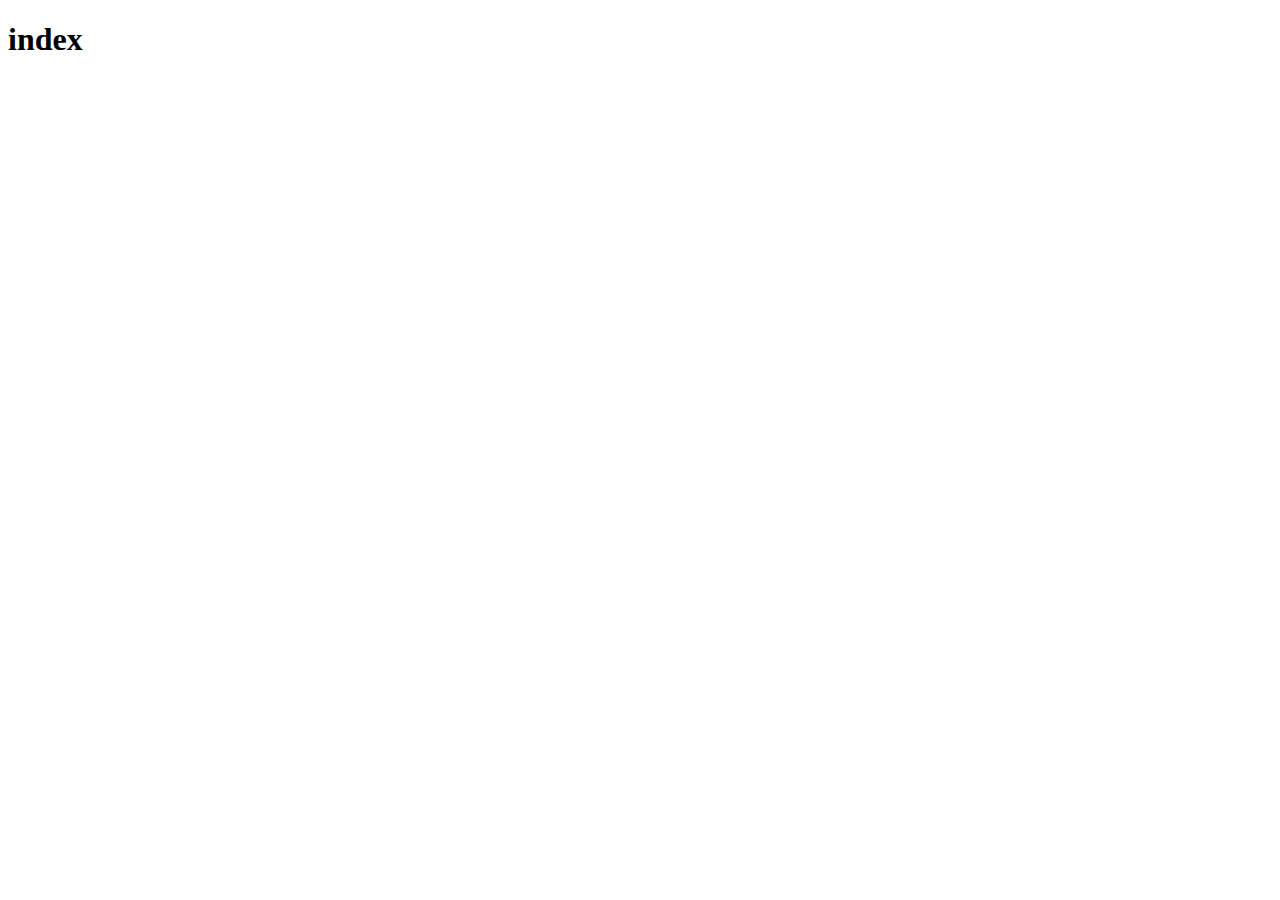
==== index.html @ 0fd00570 "undo to htnl structure" ====
<!DOCTYPE html>
<html lang="en">
<head>
    <meta charset="UTF-8">
    <meta name="viewport" content="width=device-width, initial-scale=1.0">
    <title>Document</title>
</head>
<body>
    <h1>index</h1>
</body>
</html>
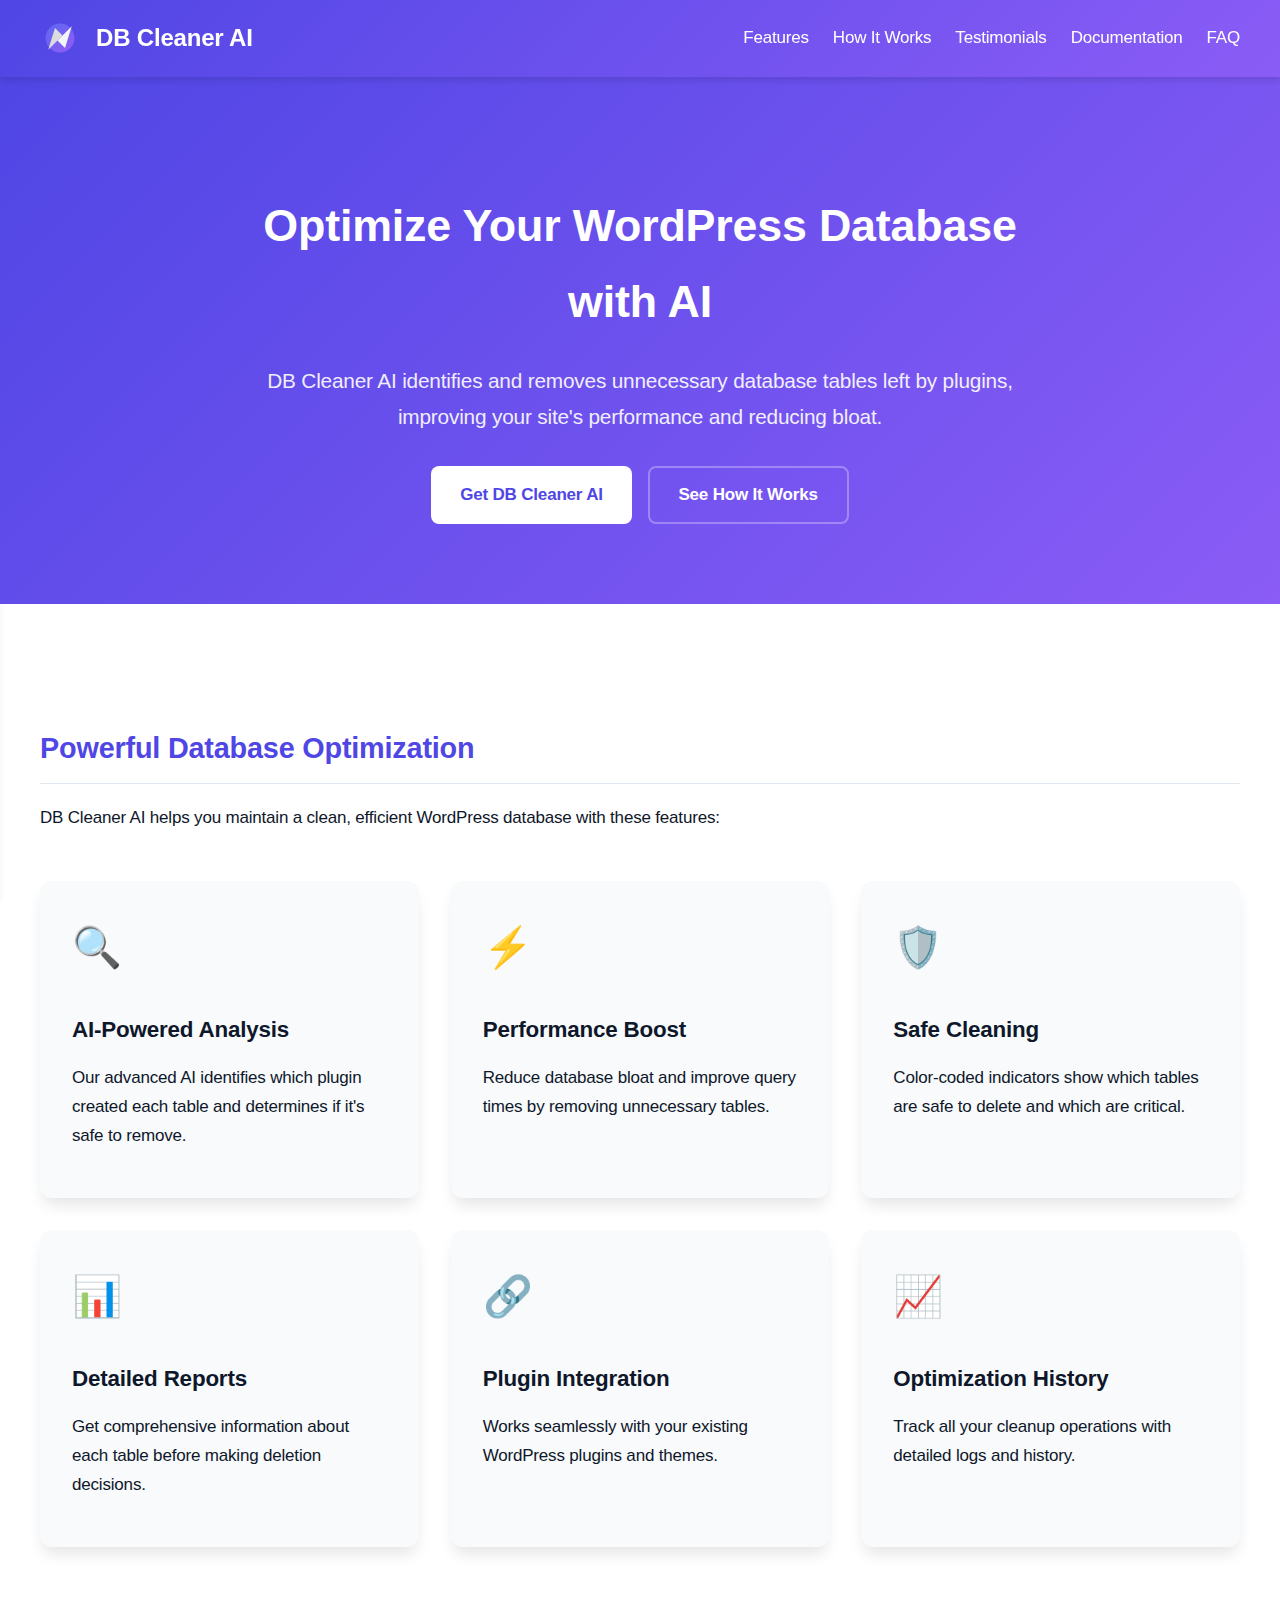
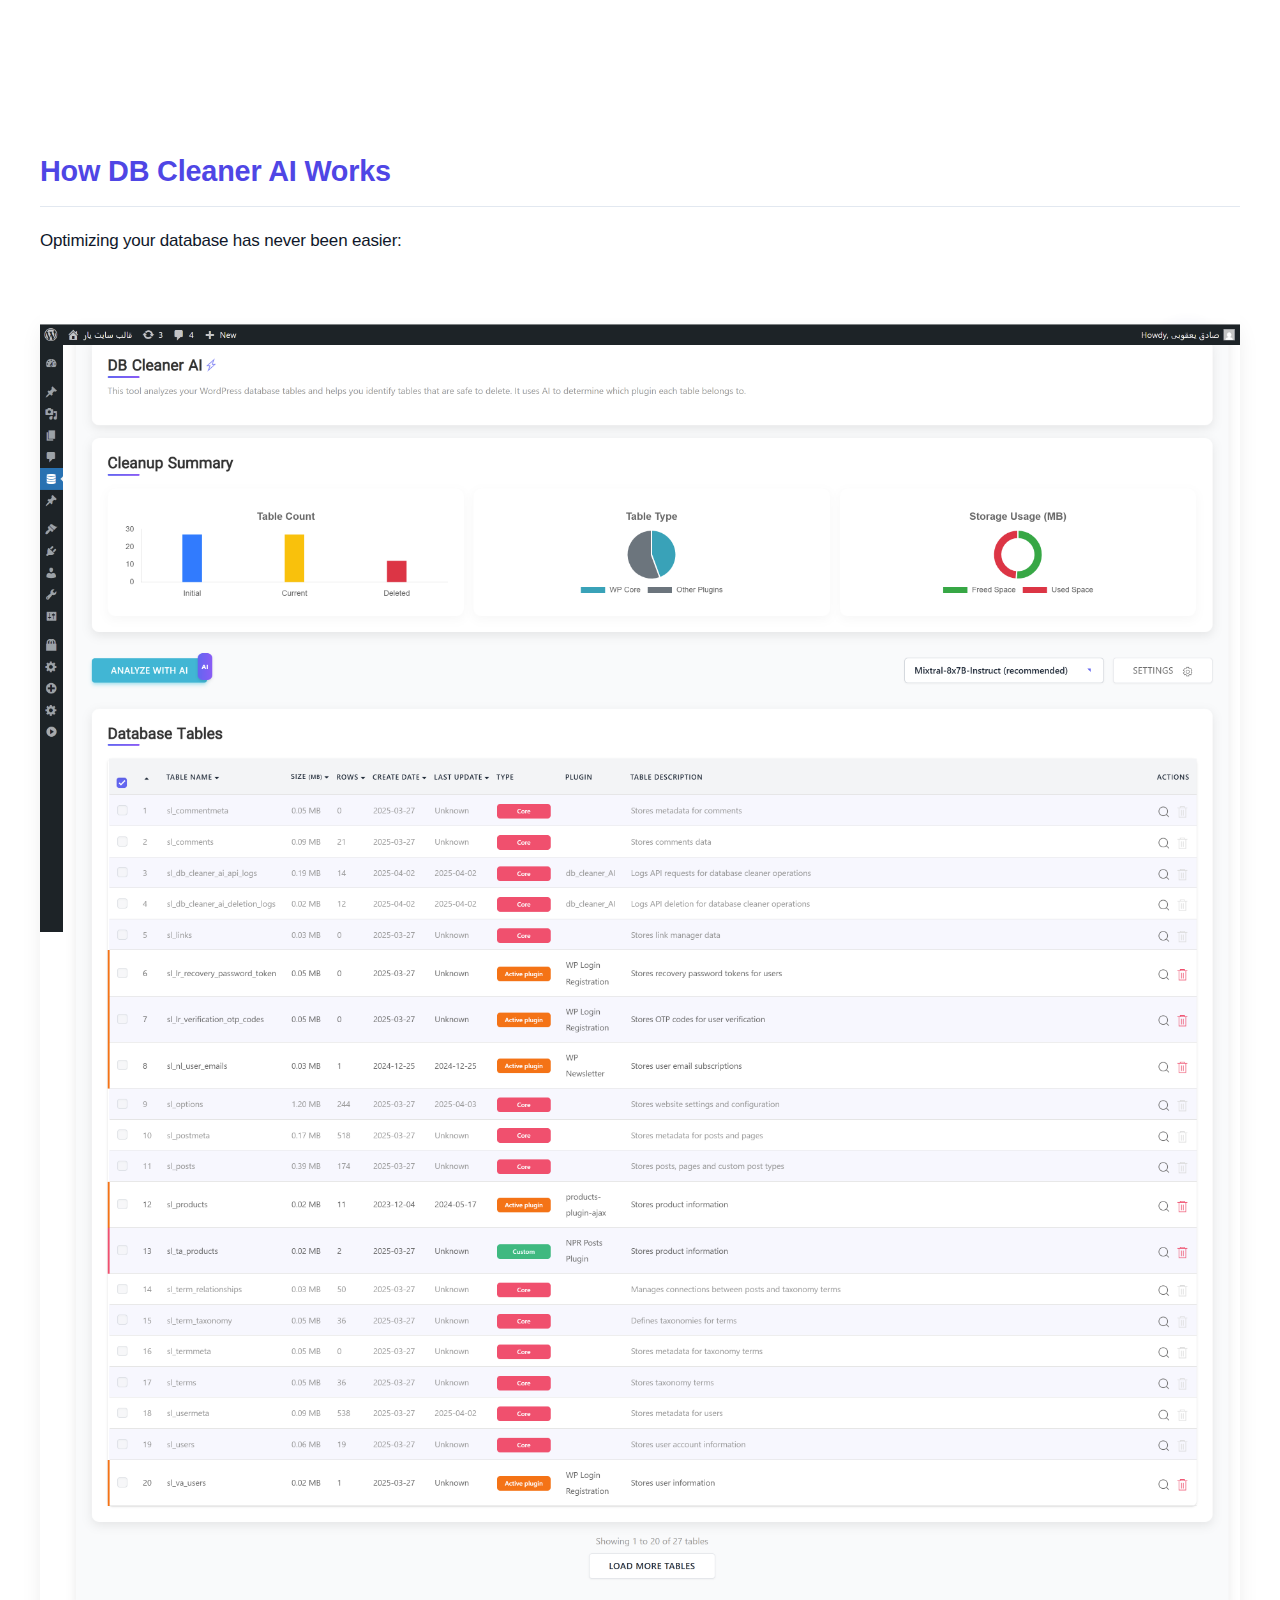
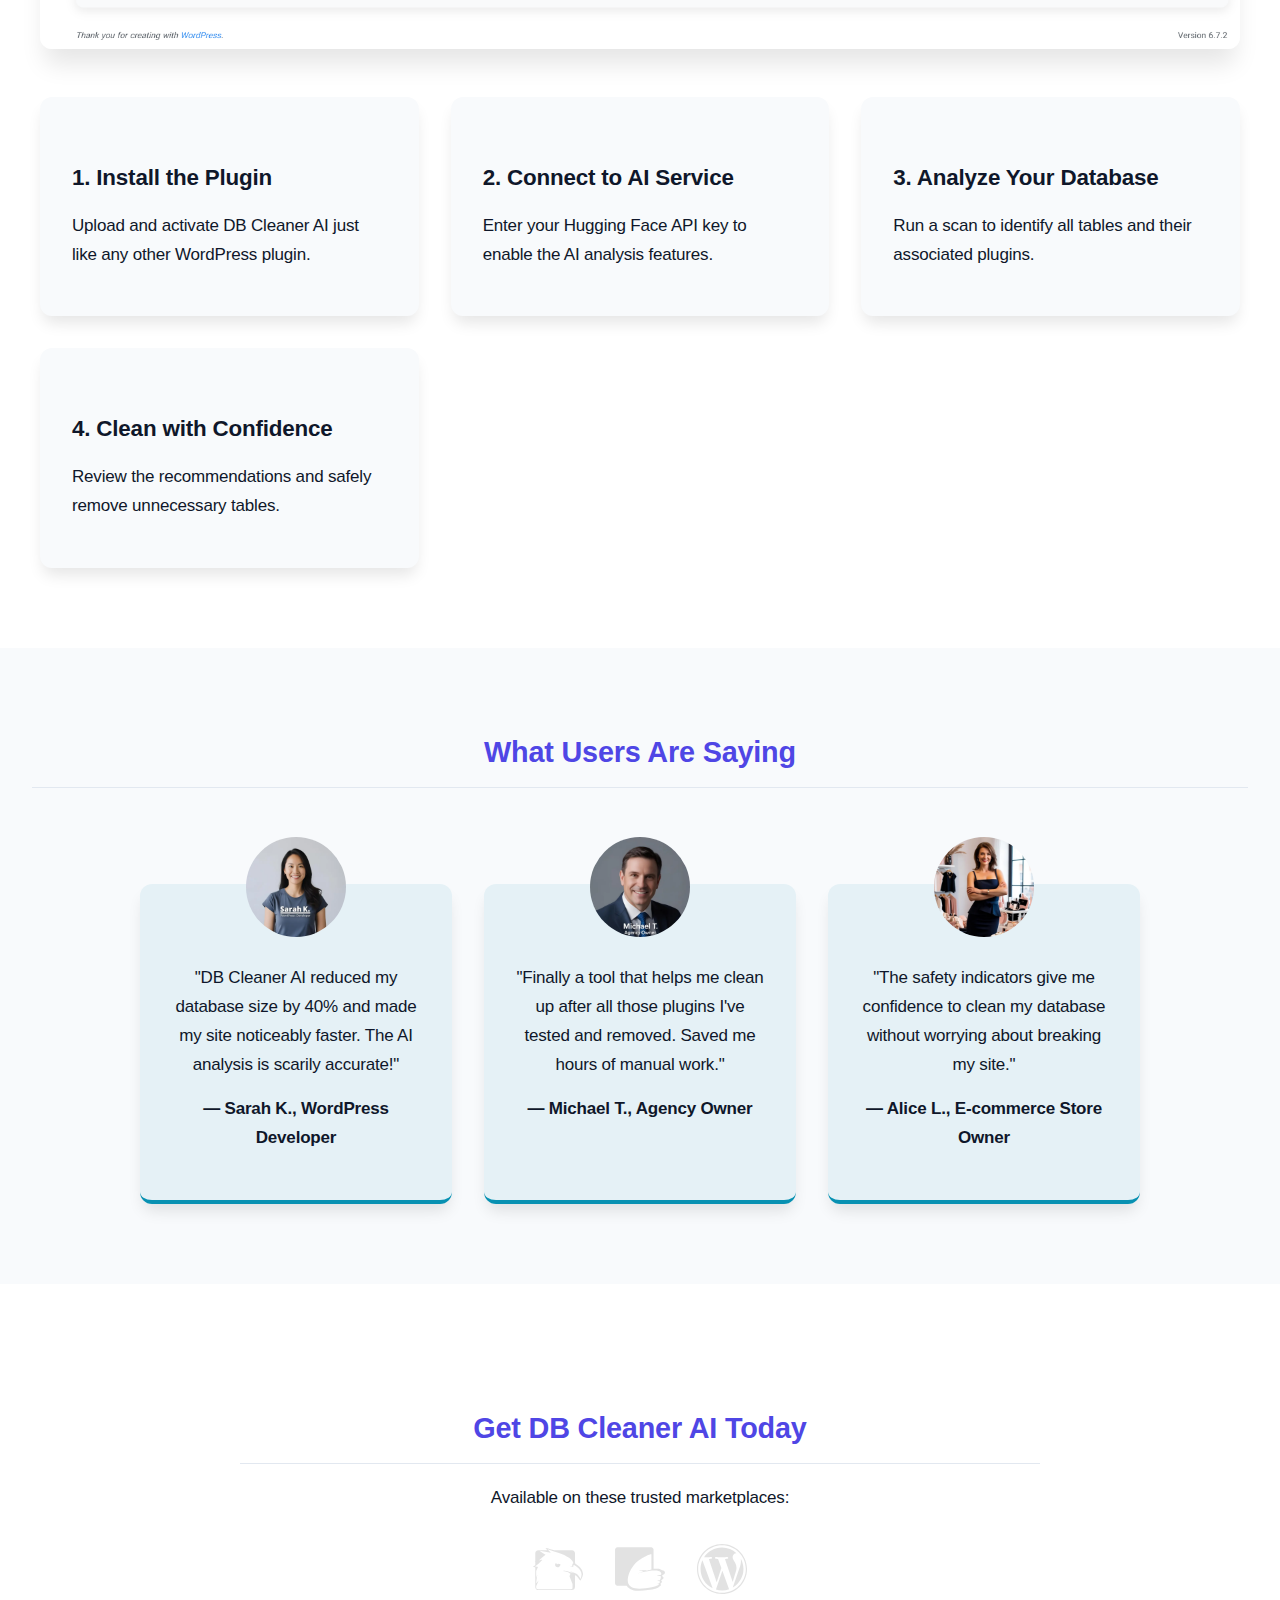
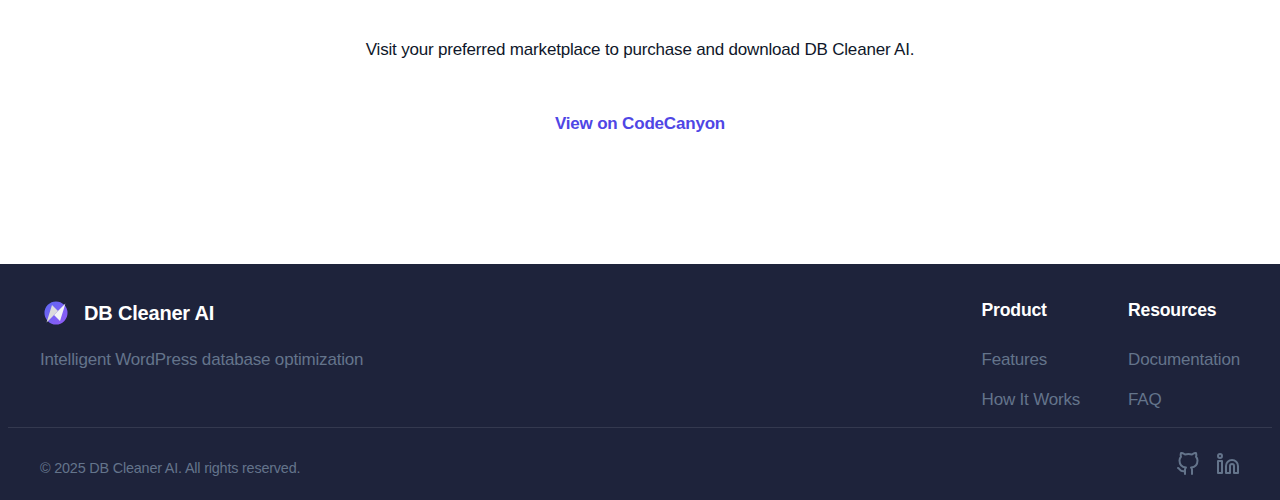
==== commit 14087609: "the faq.html and index.html were implemented" ====
--- a/index.html
+++ b/index.html
@@ -1,11 +1,542 @@
 <!DOCTYPE html>
 <html lang="en">
-<head>
-    <meta charset="UTF-8">
-    <meta name="viewport" content="width=device-width, initial-scale=1.0">
-    <title>Document</title>
-</head>
-<body>
-    <h1>index</h1>
-</body>
-</html>+  <head>
+    <meta charset="UTF-8" />
+    <meta name="viewport" content="width=device-width, initial-scale=1.0" />
+    <script>
+      (function () {
+        let base = document.createElement("base");
+        base.href = window.location.hostname.includes("github.io")
+          ? "/db-cleaner-ai-showcase/"
+          : "/";
+        document.head.appendChild(base);
+      })();
+    </script>
+    <title>DB Cleaner AI - Optimize Your WordPress Database with AI</title>
+    <meta
+      name="description"
+      content="AI-powered WordPress plugin that cleans and optimizes your database by identifying and removing unnecessary tables"
+    />
+    <link rel="stylesheet" href="assets/css/style.css" />
+    <style>
+      /* Landing Page Specific Styles */
+      .ai-hero {
+        background: linear-gradient(
+          135deg,
+          var(--ai-gradient-start),
+          var(--ai-gradient-end)
+        );
+        color: white;
+        padding: 5rem 2rem;
+        text-align: center;
+        position: relative;
+        overflow: hidden;
+      }
+
+      .ai-hero-content {
+        max-width: 800px;
+        margin: 0 auto;
+        position: relative;
+        z-index: 2;
+      }
+
+      .ai-hero h1 {
+        font-size: 2.8rem;
+        margin-bottom: 1.5rem;
+        color: white;
+        -webkit-text-fill-color: white;
+      }
+
+      .ai-hero p {
+        font-size: 1.3rem;
+        margin-bottom: 2rem;
+        opacity: 0.9;
+      }
+
+      .ai-cta-buttons {
+        display: flex;
+        gap: 1rem;
+        justify-content: center;
+        flex-wrap: wrap;
+      }
+
+      .ai-cta-button {
+        background-color: white;
+        color: var(--ai-primary);
+        padding: 0.8rem 1.8rem;
+        border-radius: 8px;
+        font-weight: 600;
+        text-decoration: none;
+        transition: all 0.3s ease;
+        display: inline-flex;
+        align-items: center;
+        gap: 0.5rem;
+      }
+
+      .ai-cta-button:hover {
+        transform: translateY(-2px);
+        box-shadow: 0 5px 15px rgba(0, 0, 0, 0.1);
+      }
+
+      .ai-cta-button.secondary {
+        background-color: transparent;
+        color: white;
+        border: 2px solid rgba(255, 255, 255, 0.3);
+      }
+
+      .ai-features {
+        padding: 5rem 2rem;
+        max-width: 1200px;
+        margin: 0 auto;
+      }
+
+      .ai-features-grid {
+        display: grid;
+        grid-template-columns: repeat(auto-fit, minmax(300px, 1fr));
+        gap: 2rem;
+        margin-top: 3rem;
+      }
+
+      .ai-feature-card-landing {
+        position: relative;
+        background: var(--ai-light);
+        border-radius: 12px;
+        padding: 2rem;
+        box-shadow: 0 10px 15px -3px rgba(0, 0, 0, 0.1);
+        transition: transform 0.3s ease;
+      }
+
+      .ai-feature-card-landing:hover {
+        transform: translateY(-5px);
+      }
+
+      .ai-feature-icon {
+        font-size: 2.5rem;
+        margin-bottom: 1.5rem;
+        color: var(--ai-primary);
+      }
+
+      .ai-screenshot {
+        max-width: 100%;
+        border-radius: 12px;
+        box-shadow: 0 20px 25px -5px rgba(0, 0, 0, 0.1);
+        margin: 3rem auto;
+        display: block;
+      }
+
+      .ai-testimonials {
+        background-color: var(--ai-light);
+        padding: 5rem 2rem;
+        text-align: center;
+      }
+
+      .ai-marketplaces {
+        padding: 5rem 2rem;
+        text-align: center;
+        max-width: 800px;
+        margin: 0 auto;
+      }
+
+      .ai-marketplace-logos {
+        display: flex;
+        justify-content: center;
+        gap: 2rem;
+        flex-wrap: wrap;
+        margin: 2rem 0;
+      }
+
+      .ai-marketplace-logo {
+        height: 50px;
+        opacity: 0.8;
+        transition: opacity 0.3s ease;
+      }
+
+      .ai-marketplace-logo:hover {
+        opacity: 1;
+      }
+
+      @media (max-width: 768px) {
+        .ai-hero h1 {
+          font-size: 2.2rem;
+        }
+
+        .ai-hero p {
+          font-size: 1.1rem;
+        }
+
+        .ai-cta-buttons {
+          flex-direction: column;
+          align-items: center;
+        }
+      }
+
+      /* to handle elements in index.html */
+      @media (min-width: 960px) {
+        .ai-sidebar-landing {
+          transform: translateX(-100%);
+        }
+        .ai-footer-container {
+          margin: 0 auto;
+        }
+        .ai-footer-bottom {
+          margin: 0 auto;
+          max-width: 1200px;
+        }
+      }
+      .ai-main-footer {
+        margin-bottom: 0;
+      }
+      .ai-avatar {
+        width: 100px;
+        height: 100px;
+        border-radius: 50%;
+        position: absolute;
+        top: -15%;
+        right: 50%;
+        transform: translateX(50%);
+      }
+      .ai-card-testimonials {
+        background: rgba(8, 145, 178, 0.08);
+        border-bottom: 4px solid var(--ai-accent);
+      }
+      .ai-card-testimonial-text{
+        margin-top: 3rem;
+      }
+    </style>
+  </head>
+  <body>
+    <!-- Header Section -->
+    <header class="ai-main-header">
+      <div class="ai-header-container">
+        <a href="index.html" class="ai-header-logo">
+          <img src="assets/img/logo.svg" alt="DB Cleaner AI Logo" />
+          <span class="ai-header-logo-text">DB Cleaner AI</span>
+        </a>
+        <nav class="ai-header-nav">
+          <a href="#features">Features</a>
+          <a href="#how-it-works">How It Works</a>
+          <a href="#testimonials">Testimonials</a>
+          <a href="documentation.html">Documentation</a>
+          <a href="faq.html">FAQ</a>
+        </nav>
+      </div>
+    </header>
+    <button class="ai-mobile-nav-toggle" id="navToggle">
+      <img src="assets/img/menu.svg" alt="menu icon" />
+    </button>
+    <aside class="ai-sidebar ai-sidebar-landing" id="sidebar">
+      <nav class="ai-nav">
+        <ul>
+          <li><a href="#features">Features</a></li>
+          <li><a href="#how-it-works">How It Works</a></li>
+          <li><a href="#testimonials">Testimonials</a></li>
+          <li><a href="documentation.html">Documentation</a></li>
+          <li><a href="faq.html">FAQ</a></li>
+        </ul>
+      </nav>
+    </aside>
+    <!-- Hero Section -->
+    <section class="ai-hero">
+      <div class="ai-hero-content">
+        <h1>Optimize Your WordPress Database with AI</h1>
+        <p>
+          DB Cleaner AI identifies and removes unnecessary database tables left
+          by plugins, improving your site's performance and reducing bloat.
+        </p>
+        <div class="ai-cta-buttons">
+          <a href="#marketplaces" class="ai-cta-button">
+            <span>Get DB Cleaner AI</span>
+          </a>
+          <a href="#how-it-works" class="ai-cta-button secondary">
+            <span>See How It Works</span>
+          </a>
+        </div>
+      </div>
+    </section>
+
+    <!-- Features Section -->
+    <section class="ai-features" id="features">
+      <h2>Powerful Database Optimization</h2>
+      <p>
+        DB Cleaner AI helps you maintain a clean, efficient WordPress database
+        with these features:
+      </p>
+
+      <div class="ai-features-grid">
+        <div class="ai-feature-card-landing">
+          <div class="ai-feature-icon">🔍</div>
+          <h3>AI-Powered Analysis</h3>
+          <p>
+            Our advanced AI identifies which plugin created each table and
+            determines if it's safe to remove.
+          </p>
+        </div>
+
+        <div class="ai-feature-card-landing">
+          <div class="ai-feature-icon">⚡</div>
+          <h3>Performance Boost</h3>
+          <p>
+            Reduce database bloat and improve query times by removing
+            unnecessary tables.
+          </p>
+        </div>
+
+        <div class="ai-feature-card-landing">
+          <div class="ai-feature-icon">🛡️</div>
+          <h3>Safe Cleaning</h3>
+          <p>
+            Color-coded indicators show which tables are safe to delete and
+            which are critical.
+          </p>
+        </div>
+
+        <div class="ai-feature-card-landing">
+          <div class="ai-feature-icon">📊</div>
+          <h3>Detailed Reports</h3>
+          <p>
+            Get comprehensive information about each table before making
+            deletion decisions.
+          </p>
+        </div>
+
+        <div class="ai-feature-card-landing">
+          <div class="ai-feature-icon">🔗</div>
+          <h3>Plugin Integration</h3>
+          <p>
+            Works seamlessly with your existing WordPress plugins and themes.
+          </p>
+        </div>
+
+        <div class="ai-feature-card-landing">
+          <div class="ai-feature-icon">📈</div>
+          <h3>Optimization History</h3>
+          <p>
+            Track all your cleanup operations with detailed logs and history.
+          </p>
+        </div>
+      </div>
+    </section>
+
+    <!-- How It Works Section -->
+    <section class="ai-features" id="how-it-works">
+      <h2>How DB Cleaner AI Works</h2>
+      <p>Optimizing your database has never been easier:</p>
+
+      <img
+        src="assets/img/after-anlysis.png"
+        alt="DB Cleaner AI Dashboard"
+        class="ai-screenshot"
+      />
+
+      <div class="ai-features-grid">
+        <div class="ai-feature-card-landing">
+          <h3>1. Install the Plugin</h3>
+          <p>
+            Upload and activate DB Cleaner AI just like any other WordPress
+            plugin.
+          </p>
+        </div>
+
+        <div class="ai-feature-card-landing">
+          <h3>2. Connect to AI Service</h3>
+          <p>
+            Enter your Hugging Face API key to enable the AI analysis features.
+          </p>
+        </div>
+
+        <div class="ai-feature-card-landing">
+          <h3>3. Analyze Your Database</h3>
+          <p>Run a scan to identify all tables and their associated plugins.</p>
+        </div>
+
+        <div class="ai-feature-card-landing">
+          <h3>4. Clean with Confidence</h3>
+          <p>
+            Review the recommendations and safely remove unnecessary tables.
+          </p>
+        </div>
+      </div>
+    </section>
+
+    <!-- Testimonials Section -->
+    <section class="ai-testimonials" id="testimonials">
+      <h2 style="margin-top: 0">What Users Are Saying</h2>
+
+      <div
+        class="ai-features-grid"
+        style="max-width: 1000px; margin: 6rem auto 0 auto"
+      >
+        <div class="ai-feature-card-landing ai-card-testimonials">
+          <img
+            src="assets/img/sarah-k.webp"
+            class="ai-avatar"
+            alt="avatar"
+            width="80"
+            height="80"
+          />
+          <p class="ai-card-testimonial-text">
+            "DB Cleaner AI reduced my database size by 40% and made my site
+            noticeably faster. The AI analysis is scarily accurate!"
+          </p>
+          <p><strong>— Sarah K., WordPress Developer</strong></p>
+        </div>
+
+        <div class="ai-feature-card-landing ai-card-testimonials">
+          <img
+            src="assets/img/michael-t.webp"
+            class="ai-avatar"
+            alt="avatar"
+            width="80"
+            height="80"
+          />
+          <p class="ai-card-testimonial-text">
+            "Finally a tool that helps me clean up after all those plugins I've
+            tested and removed. Saved me hours of manual work."
+          </p>
+          <p><strong>— Michael T., Agency Owner</strong></p>
+        </div>
+
+        <div class="ai-feature-card-landing ai-card-testimonials">
+          <img
+            src="assets/img/alice-l.webp"
+            class="ai-avatar"
+            alt="avatar"
+            width="80"
+            height="80"
+          />
+          <p class="ai-card-testimonial-text">
+            "The safety indicators give me confidence to clean my database
+            without worrying about breaking my site."
+          </p>
+          <p><strong>— Alice L., E-commerce Store Owner</strong></p>
+        </div>
+      </div>
+    </section>
+
+    <!-- Marketplaces Section -->
+    <section class="ai-marketplaces" id="marketplaces">
+      <h2>Get DB Cleaner AI Today</h2>
+      <p>Available on these trusted marketplaces:</p>
+
+      <div class="ai-marketplace-logos">
+        <a href="https://codecanyon.net" target="_blank">
+          <img
+            src="assets/img/codecanyon.svg"
+            alt="CodeCanyon"
+            class="ai-marketplace-logo"
+          />
+        </a>
+        <a href="https://themeforest.net" target="_blank">
+          <img
+            src="assets/img/themeforest.svg"
+            alt="ThemeForest"
+            class="ai-marketplace-logo"
+          />
+        </a>
+        <a href="https://wordpress.org/plugins" target="_blank">
+          <img
+            src="assets/img/wordpress.svg"
+            alt="WordPress"
+            class="ai-marketplace-logo"
+          />
+        </a>
+      </div>
+
+      <p>
+        Visit your preferred marketplace to purchase and download DB Cleaner AI.
+      </p>
+      <div class="ai-cta-buttons" style="margin-top: 2rem">
+        <a href="https://codecanyon.net" class="ai-cta-button" target="_blank">
+          <span>View on CodeCanyon</span>
+        </a>
+      </div>
+    </section>
+
+    <!-- Footer Section -->
+    <footer class="ai-main-footer">
+      <div class="ai-footer-container">
+        <div class="ai-footer-brand">
+          <div class="ai-footer-logo">
+            <img src="assets/img/logo.svg" alt="DB Cleaner AI Logo" />
+            <span class="ai-footer-logo-text">DB Cleaner AI</span>
+          </div>
+          <p class="ai-footer-tagline">
+            Intelligent WordPress database optimization
+          </p>
+        </div>
+
+        <div class="ai-footer-links">
+          <div class="ai-footer-links-column">
+            <h3 style="margin-top: 0">Product</h3>
+            <ul>
+              <li><a href="#features">Features</a></li>
+              <li><a href="#how-it-works">How It Works</a></li>
+            </ul>
+          </div>
+
+          <div class="ai-footer-links-column">
+            <h3 style="margin-top: 0">Resources</h3>
+            <ul>
+              <li><a href="documentation.html">Documentation</a></li>
+              <li><a href="faq.html">FAQ</a></li>
+            </ul>
+          </div>
+        </div>
+      </div>
+
+      <div class="ai-footer-bottom">
+        <div class="ai-footer-legal">
+          <span>&copy; 2025 DB Cleaner AI. All rights reserved.</span>
+          <div class="ai-footer-legal-links">
+            <a href="https://github.com/sadeq-yaqobi" target="_blank">
+              <svg
+                xmlns="http://www.w3.org/2000/svg"
+                width="24"
+                height="24"
+                viewBox="0 0 24 24"
+                fill="none"
+                stroke="#dcdcdc"
+                stroke-width="2"
+                stroke-linecap="round"
+                stroke-linejoin="round"
+                class="feather feather-github"
+              >
+                <path
+                  d="M9 19c-5 1.5-5-2.5-7-3m14 6v-3.87a3.37 3.37 0 0 0-.94-2.61c3.14-.35 6.44-1.54 6.44-7A5.44 5.44 0 0 0 20 4.77 5.07 5.07 0 0 0 19.91 1S18.73.65 16 2.48a13.38 13.38 0 0 0-7 0C6.27.65 5.09 1 5.09 1A5.07 5.07 0 0 0 5 4.77a5.44 5.44 0 0 0-1.5 3.78c0 5.42 3.3 6.61 6.44 7A3.37 3.37 0 0 0 9 18.13V22"
+                ></path>
+              </svg>
+            </a>
+            <a href="https://linkedin.com/in/sadeq-yaqobi" target="_blank">
+              <svg
+                xmlns="http://www.w3.org/2000/svg"
+                width="24"
+                height="24"
+                viewBox="0 0 24 24"
+                fill="none"
+                stroke="#dcdcdc"
+                stroke-width="2"
+                stroke-linecap="round"
+                stroke-linejoin="round"
+                class="feather feather-linkedin"
+              >
+                <path
+                  d="M16 8a6 6 0 0 1 6 6v7h-4v-7a2 2 0 0 0-2-2 2 2 0 0 0-2 2v7h-4v-7a6 6 0 0 1 6-6z"
+                ></path>
+                <rect x="2" y="9" width="4" height="12"></rect>
+                <circle cx="4" cy="4" r="2"></circle>
+              </svg>
+            </a>
+          </div>
+        </div>
+      </div>
+    </footer>
+
+    <!-- jQuery CDN (latest stable version) -->
+    <script
+      src="https://code.jquery.com/jquery-3.7.1.min.js"
+      integrity="sha256-/JqT3SQfawRcv/BIHPThkBvs0OEvtFFmqPF/lYI/Cxo="
+      crossorigin="anonymous"
+    ></script>
+    <script src="assets/js/main.js"></script>
+  </body>
+</html>
--- a/assets/css/style.css
+++ b/assets/css/style.css
@@ -0,0 +1,1098 @@
+
+@import url("faq.css");
+
+:root {
+  /* Enhanced color palette with improved contrast and cohesion */
+  --ai-primary: #4f46e5; /* Deeper indigo for better contrast */
+  --ai-secondary: #8b5cf6; /* Vibrant purple */
+  --ai-accent: #0891b2; /* Deeper cyan for better readability */
+  --ai-gradient-start: #4f46e5;
+  --ai-gradient-end: #8b5cf6;
+
+
+  /* More vibrant semantic colors */
+  --ai-success: #059669; /* Emerald green - more accessible */
+  --ai-warning: #ea580c; /* Deeper orange */
+  --ai-danger: #e11d48; /* Rose red - better visibility */
+
+  /* Refined neutrals */
+  --ai-light: #f8fafc; /* Lighter background for better contrast */
+  --ai-dark: #0f172a; /* Deeper dark for better readability */
+  --ai-disabled: #e2e8f0; /* Slightly darker for better visibility */
+  --ai-bg-footer:#1e233b;
+
+  /* Additional colors */
+  --ai-border: #e2e8f0; /* Border color */
+  --ai-hover: rgba(79, 70, 229, 0.08); /* Hover background */
+  --ai-text-muted: #64748b; /* Muted text */
+  --ai-card-shadow: 0 4px 6px -1px rgba(0, 0, 0, 0.1),
+    0 2px 4px -1px rgba(0, 0, 0, 0.06);
+}
+
+/* Improved typography */
+.ai-hidden{
+  display: none;
+}
+
+body {
+  font-family: "SF Pro Display", -apple-system, BlinkMacSystemFont, "Segoe UI",
+    Roboto, Oxygen-Sans, Ubuntu, Cantarell, "Helvetica Neue", sans-serif;
+  color: var(--ai-dark);
+  background-color: #ffffff;
+  line-height: 1.7;
+  letter-spacing: -0.011em;
+  font-size: 17px;
+  overflow-x: hidden;
+  margin: 0;
+  padding: 0;
+}
+
+/* Scrollbar styling */
+::-webkit-scrollbar {
+  width: 8px;
+  height: 8px;
+}
+
+::-webkit-scrollbar-track {
+  background: var(--ai-light);
+}
+
+::-webkit-scrollbar-thumb {
+  background: #cbd5e1;
+  border-radius: 4px;
+}
+
+::-webkit-scrollbar-thumb:hover {
+  background: #94a3b8;
+}
+
+/* Enhanced sidebar */
+.ai-sidebar {
+  background-color: var(--ai-light);
+  border-right: 1px solid var(--ai-border);
+  height: calc(100vh - 45px - 80px);
+  position: fixed;
+  overflow-y: auto;
+  overflow-x: hidden;
+  width: 300px;
+  padding: 25px 0;
+  box-shadow: 2px 0 5px rgba(0, 0, 0, 0.03);
+  transition: transform 0.3s ease, box-shadow 0.3s ease;
+}
+.ai-nav li.has-children > a {
+  cursor: pointer;
+}
+
+.ai-nav li.has-children > ul {
+  max-height: 0;
+  overflow: hidden;
+  transition: max-height 0.3s ease;
+}
+
+.ai-nav li.has-children.expanded > ul {
+  max-height: 1000px;
+}
+
+.ai-content {
+  margin-left: 300px;
+  padding: 30px 50px;
+  max-width: 1200px;
+  min-height: calc(100vh - 150px); /* Adjusted for footer */
+  position: relative;
+}
+
+/* Improved logo area */
+.ai-logo {
+  padding: 5px 30px 25px;
+  border-bottom: 1px solid var(--ai-border);
+  margin-bottom: 25px;
+}
+
+.ai-logo h3 {
+  background: linear-gradient(
+    90deg,
+    var(--ai-gradient-start),
+    var(--ai-gradient-end)
+  );
+  -webkit-background-clip: text;
+  -webkit-text-fill-color: transparent;
+  font-weight: 800; /* Bolder */
+  margin: 0;
+  font-size: 1.6rem;
+  letter-spacing: -0.02em;
+}
+
+/* Enhanced navigation */
+.ai-nav ul {
+  padding: 0;
+  list-style: none;
+  margin: 0;
+}
+
+.ai-nav li {
+  margin-bottom: 3px;
+  position: relative;
+}
+
+.ai-nav li > a {
+  display: block;
+  padding: 10px 30px;
+  color: var(--ai-dark);
+  text-decoration: none;
+  border-left: 3px solid transparent;
+  transition: all 0.2s ease;
+  font-weight: 500;
+  position: relative;
+}
+
+.ai-nav li > a:hover,
+.ai-nav li > a.active {
+  background-color: var(--ai-hover);
+  border-left-color: var(--ai-primary);
+}
+
+.ai-nav li > a.active {
+  font-weight: 600;
+}
+
+.ai-nav li > ul {
+  padding-left: 15px;
+  font-size: 0.92em;
+  max-height: 0;
+  overflow: hidden;
+  transition: max-height 0.3s ease;
+}
+
+.ai-nav li.expanded > ul {
+  max-height: 1000px;
+}
+
+.ai-nav li > ul > li > a {
+  padding: 8px 30px;
+}
+
+.ai-nav li.has-children > a:after {
+  content: "›";
+  position: absolute;
+  right: 20px;
+  top: 50%;
+  transform: translateY(-50%) rotate(0deg);
+  transition: transform 0.2s ease;
+  font-size: 1.2em;
+}
+
+.ai-nav li.has-children.expanded > a:after {
+  transform: translateY(-50%) rotate(90deg);
+}
+
+/* Improved header */
+.ai-header {
+  border-bottom: 1px solid var(--ai-border);
+  padding-bottom: 20px;
+  margin-bottom: 30px;
+}
+
+.ai-header h1 {
+  font-weight: 800;
+  margin-bottom: 8px;
+  font-size: 2.4rem;
+  background: linear-gradient(
+    90deg,
+    var(--ai-gradient-start),
+    var(--ai-gradient-end)
+  );
+  -webkit-background-clip: text;
+  -webkit-text-fill-color: transparent;
+  letter-spacing: -0.03em;
+  display: inline-block;
+}
+
+.ai-header p {
+  color: var(--ai-text-muted);
+  margin: 0;
+  font-size: 1.1rem;
+  max-width: 800px;
+}
+
+/* Enhanced code blocks */
+code {
+  background-color: var(--ai-light);
+  padding: 4px 6px;
+  border-radius: 4px;
+  font-family: "Fira Code", "JetBrains Mono", "SF Mono", Menlo, Monaco, Consolas,
+    monospace;
+  font-size: 0.9em;
+  color: var(--ai-dark);
+  box-shadow: 0 1px 2px rgba(0, 0, 0, 0.05);
+}
+
+pre {
+  background-color: var(--ai-dark);
+  color: var(--ai-light);
+  padding: 20px;
+  border-radius: 10px;
+  overflow-x: auto;
+  box-shadow: var(--ai-card-shadow);
+  margin: 20px 0;
+  position: relative;
+}
+
+pre code {
+  background-color: transparent;
+  padding: 0;
+  color: inherit;
+  box-shadow: none;
+  font-size: 0.95em;
+  line-height: 1.6;
+}
+
+pre::before {
+  content: attr(data-language);
+  position: absolute;
+  top: 5px;
+  right: 10px;
+  font-size: 0.75em;
+  color: #94a3b8;
+  text-transform: uppercase;
+}
+
+/* Enhanced feature cards */
+.ai-feature-card {
+  border: 1px solid var(--ai-border);
+  border-radius: 12px;
+  padding: 25px;
+  margin-bottom: 25px;
+  transition: all 0.25s ease;
+  background-color: white;
+}
+
+.ai-feature-card:hover {
+  box-shadow: 0 10px 15px -3px rgba(0, 0, 0, 0.1),
+    0 4px 6px -2px rgba(0, 0, 0, 0.05);
+  border-color: var(--ai-primary);
+  transform: translateY(-2px);
+}
+
+.ai-feature-card h3 {
+  font-weight: 700;
+  margin-top: 0;
+  color: var(--ai-primary);
+  font-size: 1.3rem;
+  display: flex;
+  align-items: center;
+  gap: 8px;
+}
+
+.ai-feature-card h3 svg {
+  width: 20px;
+  height: 20px;
+}
+
+/* Improved alerts */
+.ai-alert {
+  padding: 18px 20px;
+  border-radius: 10px;
+  margin-bottom: 25px;
+  display: flex;
+  align-items: flex-start;
+  gap: 15px;
+}
+
+.ai-alert-icon {
+  flex-shrink: 0;
+}
+
+.ai-alert-content {
+  flex: 1;
+}
+
+.ai-alert-content > *:first-child {
+  margin-top: 0;
+}
+
+.ai-alert-content > *:last-child {
+  margin-bottom: 0;
+}
+
+.ai-alert-info {
+  background-color: rgba(8, 145, 178, 0.08);
+  border-left: 4px solid var(--ai-accent);
+}
+
+.ai-alert-warning {
+  background-color: rgba(234, 88, 12, 0.08);
+  border-left: 4px solid var(--ai-warning);
+}
+
+.ai-alert-success {
+  background-color: rgba(5, 150, 105, 0.08);
+  border-left: 4px solid var(--ai-success);
+}
+
+.ai-alert-danger {
+  background-color: rgba(225, 29, 72, 0.08);
+  border-left: 4px solid var(--ai-danger);
+}
+
+/* Enhanced tables */
+table {
+  width: 100%;
+  border-collapse: separate;
+  border-spacing: 0;
+  margin: 25px 0;
+  border-radius: 10px;
+  overflow: hidden;
+  box-shadow: 0 2px 4px rgba(0, 0, 0, 0.05);
+  border: 1px solid var(--ai-border);
+}
+
+table th {
+  background-color: var(--ai-light);
+  text-align: left;
+  font-weight: 600;
+  color: var(--ai-primary);
+  position: sticky;
+  top: 0;
+  z-index: 10;
+}
+
+table th,
+table td {
+  padding: 12px 18px;
+  border-bottom: 1px solid var(--ai-border);
+}
+
+table tr:last-child td {
+  border-bottom: none;
+}
+
+table tr:hover td {
+  background-color: var(--ai-hover);
+}
+
+/* Enhanced images */
+.ai-img-container {
+  margin: 30px 0;
+  text-align: center;
+}
+
+.ai-img-container img {
+  max-width: 100%;
+  border-radius: 12px;
+  border: 1px solid var(--ai-border);
+  box-shadow: 0 10px 15px -3px rgba(0, 0, 0, 0.1),
+    0 4px 6px -2px rgba(0, 0, 0, 0.05);
+  transition: transform 0.3s ease, box-shadow 0.3s ease;
+}
+
+.ai-img-container img:hover {
+  transform: scale(1.01);
+  box-shadow: 0 20px 25px -5px rgba(0, 0, 0, 0.1),
+    0 10px 10px -5px rgba(0, 0, 0, 0.04);
+}
+
+.ai-img-container figcaption {
+  margin-top: 12px;
+  color: var(--ai-text-muted);
+  font-size: 0.9em;
+}
+
+/* Improved mobile navigation */
+.ai-mobile-nav-toggle {
+  display: none;
+  position: fixed;
+  top: 20px;
+  right: 20px;
+  z-index: 1000;
+  background-color: transparent;
+  color: white;
+  border: none;
+  border-radius: 8px;
+  padding: 10px 15px;
+  cursor: pointer;
+  font-weight: 600;
+  /* box-shadow: 0 4px 6px -1px rgba(0, 0, 0, 0.1), */
+    /* 0 2px 4px -1px rgba(0, 0, 0, 0.06); */
+  transition: all 0.2s ease;
+}
+
+.ai-mobile-nav-toggle:hover {
+  background-color: var(--ai-gradient-end);
+  box-shadow: 0 10px 15px -3px rgba(0, 0, 0, 0.1),
+    0 4px 6px -2px rgba(0, 0, 0, 0.05);
+}
+
+.ai-mobile-nav-toggle span {
+  display: inline-block;
+  margin-left: 5px;
+}
+
+/* Improved mobile responsiveness */
+@media (max-width: 960px) {
+  .ai-sidebar {
+    transform: translateX(-100%);
+    transition: transform 0.3s ease;
+    /* height: calc(100vh - 45px - 80px - 45px); */
+    z-index: 10000;
+    width: 280px;
+    box-shadow: none;
+  }
+  .ai-footer-container,.ai-footer-bottom{
+    margin: 0 auto!important;
+  }
+  .ai-sidebar.active {
+    transform: translateX(0);
+    box-shadow: 0 0 20px rgba(0, 0, 0, 0.2);
+  }
+
+  .ai-content {
+    margin-left: 0;
+    padding: 25px;
+    min-height: calc(100vh - 120px);
+  }
+  
+  .ai-main-footer {
+    padding: 1.5rem 0 1rem;
+
+  }
+  .ai-mobile-nav-toggle {
+    display: flex;
+    align-items: center;
+  }
+
+  .ai-header h1 {
+    font-size: 2rem;
+  }
+
+  .ai-overlay {
+    position: fixed;
+    top: 0;
+    left: 0;
+    right: 0;
+    bottom: 0;
+    background-color: rgba(0, 0, 0, 0.5);
+    z-index: 99;
+    opacity: 0;
+    visibility: hidden;
+    transition: all 0.3s ease;
+  }
+
+  .ai-overlay.active {
+    opacity: 1;
+    visibility: visible;
+  }
+}
+
+/* Improved back to top button */
+.ai-back-to-top {
+  position: fixed;
+  bottom: 25px;
+  right: 25px;
+  background-color: var(--ai-primary);
+  color: white;
+  width: 45px;
+  height: 45px;
+  border-radius: 50%;
+  display: flex;
+  align-items: center;
+  justify-content: center;
+  cursor: pointer;
+  opacity: 0;
+  visibility: hidden;
+  transition: all 0.3s ease;
+  box-shadow: 0 4px 6px rgba(0, 0, 0, 0.1);
+  border: 2px solid rgba(255, 255, 255, 0.2);
+}
+
+.ai-back-to-top:hover {
+  background-color: var(--ai-gradient-end);
+  transform: translateY(-3px);
+  box-shadow: 0 6px 8px rgba(0, 0, 0, 0.15);
+}
+
+.ai-back-to-top.visible {
+  opacity: 1;
+  visibility: visible;
+}
+
+.ai-back-to-top svg {
+  width: 20px;
+  height: 20px;
+}
+
+
+
+/* Typography enhancements */
+h2 {
+  font-size: 1.8rem;
+  font-weight: 700;
+  margin-top: 40px;
+  margin-bottom: 20px;
+  color: var(--ai-primary);
+  border-bottom: 1px solid var(--ai-border);
+  padding-bottom: 10px;
+}
+
+h3 {
+  font-size: 1.4rem;
+  font-weight: 600;
+  margin-top: 30px;
+  margin-bottom: 15px;
+  color: var(--ai-dark);
+}
+
+h4 {
+  font-size: 1.2rem;
+  font-weight: 600;
+  margin-top: 25px;
+  margin-bottom: 12px;
+  color: var(--ai-dark);
+}
+
+p {
+  margin: 15px 0;
+}
+
+a {
+  color: var(--ai-primary);
+  text-decoration: none;
+  transition: color 0.2s ease;
+}
+
+a:hover {
+  color: var(--ai-gradient-end);
+  text-decoration: underline;
+}
+
+/* List enhancements */
+ul,
+ol {
+  padding-left: 25px;
+}
+
+ul li,
+ol li {
+  margin-bottom: 8px;
+}
+
+ul.ai-list-check {
+  list-style: none;
+  padding-left: 0;
+}
+
+ul.ai-list-check li {
+  position: relative;
+  padding-left: 28px;
+  margin-bottom: 10px;
+}
+
+ul.ai-list-check li:before {
+  content: "✓";
+  position: absolute;
+  left: 0;
+  color: var(--ai-success);
+  font-weight: bold;
+}
+
+/* Additional components */
+.ai-button {
+  display: inline-block;
+  background-color: var(--ai-primary);
+  color: white;
+  padding: 10px 18px;
+  border-radius: 8px;
+  font-weight: 600;
+  text-decoration: none;
+  transition: all 0.2s ease;
+  border: none;
+  cursor: pointer;
+  box-shadow: 0 4px 6px rgba(0, 0, 0, 0.1);
+}
+
+.ai-button:hover {
+  background-color: var(--ai-gradient-end);
+  transform: translateY(-2px);
+  box-shadow: 0 6px 8px rgba(0, 0, 0, 0.15);
+  text-decoration: none;
+  color: white;
+}
+
+.ai-button-outline {
+  background-color: transparent;
+  color: var(--ai-primary);
+  border: 2px solid var(--ai-primary);
+}
+
+.ai-button-outline:hover {
+  background-color: var(--ai-primary);
+  color: white;
+}
+.ai-buy-btn{
+  border: 1px solid white;
+  border-radius: 8px;
+  padding: 0.5rem 0.8rem!important;
+  transition: all 0.2s ease;
+}
+.ai-header-nav a.ai-buy-btn:hover{
+  background-color: white;
+  color:var(--ai-gradient-start);
+}
+.ai-header-nav a.ai-buy-btn::after{
+  content: unset;
+}
+
+.ai-tabs {
+  border-bottom: 2px solid var(--ai-border);
+  display: flex;
+  margin-bottom: 20px;
+  overflow-x: auto;
+}
+
+.ai-tab {
+  padding: 12px 20px;
+  cursor: pointer;
+  border-bottom: 2px solid transparent;
+  font-weight: 500;
+  white-space: nowrap;
+  transition: all 0.2s ease;
+  margin-bottom: -2px;
+}
+
+.ai-tab:hover {
+  color: var(--ai-primary);
+}
+
+.ai-tab.active {
+  color: var(--ai-primary);
+  border-bottom-color: var(--ai-primary);
+  font-weight: 600;
+}
+
+.ai-tab-content {
+  display: none;
+}
+
+.ai-tab-content.active {
+  display: block;
+  animation: fadeIn 0.3s ease;
+}
+
+/* Responsive typography */
+@media (max-width: 640px) {
+  body {
+    font-size: 15px;
+  }
+
+  .ai-header h1 {
+    font-size: 1.8rem;
+  }
+
+  h2 {
+    font-size: 1.5rem;
+  }
+
+  h3 {
+    font-size: 1.3rem;
+  }
+
+  .ai-feature-card {
+    padding: 20px;
+  }
+}
+
+/* Animations */
+@keyframes fadeIn {
+  from {
+    opacity: 0;
+    transform: translateY(10px);
+  }
+  to {
+    opacity: 1;
+    transform: translateY(0);
+  }
+}
+
+/* Dark mode (optional) */
+@media (prefers-color-scheme: dark) {
+  :root {
+    --ai-light: #1e293b; /* Darker background */
+    --ai-dark: #dcdcdc; /* Lighter text */
+    --ai-border: #334155; /* Darker border */
+    --ai-text-muted: #94a3b8; /* Lighter muted text */
+    --ai-hover: rgba(79, 70, 229, 0.15); /* Darker hover */
+  }
+
+  body {
+    background-color: #0f172a;
+  }
+
+  .ai-sidebar {
+    background-color: #1e293b;
+  }
+
+  .ai-feature-card {
+    background-color: #1e293b;
+  }
+
+  code {
+    background-color: #334155;
+  }
+
+  table th {
+    background-color: #334155;
+  }
+
+  .ai-overlay {
+    background-color: rgba(0, 0, 0, 0.7);
+  }
+}
+
+/* Add JS toggle functionality script at the end */
+.ai-search {
+  margin: 0 25px 20px;
+  position: relative;
+}
+
+.ai-search input {
+  width: 100%;
+  padding: 10px 15px;
+  border-radius: 8px;
+  border: 1px solid var(--ai-border);
+  background-color: white;
+  font-size: 0.95em;
+  padding-left: 35px;
+}
+
+.ai-search input:focus {
+  outline: none;
+  border-color: var(--ai-primary);
+  box-shadow: 0 0 0 3px rgba(79, 70, 229, 0.15);
+}
+
+.ai-search-icon {
+  position: absolute;
+  left: 12px;
+  top: 50%;
+  transform: translateY(-50%);
+  color: var(--ai-text-muted);
+}
+
+.ai-table-container {
+  overflow-x: auto;
+  margin: 25px 0;
+}
+
+/* Progress bar animations */
+.ai-progress {
+  height: 8px;
+  background-color: var(--ai-light);
+  border-radius: 4px;
+  overflow: hidden;
+  margin: 15px 0;
+}
+
+.ai-progress-bar {
+  height: 100%;
+  background: linear-gradient(
+    90deg,
+    var(--ai-gradient-start),
+    var(--ai-gradient-end)
+  );
+  border-radius: 4px;
+  width: 0;
+  transition: width 1s ease;
+}
+
+/* Tooltips */
+.ai-tooltip {
+  position: relative;
+  display: inline-block;
+  cursor: help;
+}
+
+.ai-tooltip:hover::after {
+  content: attr(data-tooltip);
+  position: absolute;
+  bottom: 100%;
+  left: 50%;
+  transform: translateX(-50%);
+  background-color: var(--ai-dark);
+  color: white;
+  padding: 8px 12px;
+  border-radius: 6px;
+  font-size: 0.85em;
+  white-space: nowrap;
+  z-index: 1000;
+  box-shadow: 0 4px 6px rgba(0, 0, 0, 0.1);
+}
+
+.ai-tooltip:hover::before {
+  content: "";
+  position: absolute;
+  bottom: 100%;
+  left: 50%;
+  transform: translateX(-50%);
+  border-width: 5px;
+  border-style: solid;
+  border-color: var(--ai-dark) transparent transparent transparent;
+  z-index: 1000;
+}
+/* Header Styles */
+.ai-main-header {
+  background: linear-gradient(
+    135deg,
+    var(--ai-gradient-start),
+    var(--ai-gradient-end)
+  );
+  height: 45px;
+  color: white;
+  padding: 1rem 0;
+  position: sticky;
+  top: 0;
+  z-index: 100;
+  box-shadow: 0 4px 6px rgba(0, 0, 0, 0.1);
+}
+
+.ai-header-container {
+  display: flex;
+  justify-content: space-between;
+  align-items: center;
+  max-width: 1200px;
+  margin: 0 auto;
+  padding: 0 2rem;
+}
+
+.ai-header-logo {
+  display: flex;
+  align-items: center;
+  gap: 1rem;
+  text-decoration: none;
+}
+
+.ai-header-logo img {
+  height: 40px;
+}
+
+.ai-header-logo-text {
+  font-size: 1.5rem;
+  font-weight: 700;
+  color: white;
+}
+
+.ai-header-nav {
+  display: flex;
+  gap: 1.5rem;
+}
+
+.ai-header-nav a {
+  color: white;
+  text-decoration: none;
+  font-weight: 500;
+  padding: 0.5rem 0;
+  position: relative;
+  transition: all 0.2s ease;
+}
+
+.ai-header-nav a:hover {
+  opacity: 0.9;
+}
+
+.ai-header-nav a::after {
+  content: "";
+  position: absolute;
+  bottom: 0;
+  left: 0;
+  width: 0;
+  height: 2px;
+  background-color: white;
+  transition: width 0.3s ease;
+}
+
+.ai-header-nav a:hover::after {
+  width: 100%;
+}
+
+ /* Footer Styles */
+ .ai-main-footer {
+  background-color: var(--ai-bg-footer);
+  color: white;
+  padding: 2rem 0 1rem;
+  margin-top: 2rem;
+}
+
+.ai-footer-container {
+  max-width: 1200px;
+  margin: 0 auto 0 300px;
+  padding: 0 2rem;
+  display: flex;
+  flex-wrap: wrap;
+  gap: 3rem;
+  justify-content: space-between;
+}
+
+
+.ai-footer-logo {
+  display: flex;
+  align-items: center;
+  gap: 0.75rem;
+  margin-bottom: 1rem;
+}
+
+.ai-footer-logo img {
+  height: 32px;
+}
+
+.ai-footer-logo-text {
+  font-size: 1.25rem;
+  font-weight: 700;
+  color: white;
+}
+
+.ai-footer-tagline {
+  color: var(--ai-text-muted);
+  margin: 0;
+  line-height: 1.6;
+}
+
+.ai-footer-links {
+  display: flex;
+  gap: 3rem;
+}
+
+.ai-footer-links-column h3 {
+  color: white;
+  font-size: 1.1rem;
+  margin-bottom: 1.25rem;
+  font-weight: 600;
+}
+
+.ai-footer-links-column ul {
+  list-style: none;
+  padding: 0;
+  margin: 0;
+}
+
+.ai-footer-links-column li {
+  margin-bottom: 0.75rem;
+}
+
+.ai-footer-links-column a {
+  color: var(--ai-text-muted);
+  text-decoration: none;
+  transition: color 0.2s ease;
+}
+
+.ai-footer-links-column a:hover {
+  color: white;
+}
+
+.ai-footer-bottom {
+ margin: 0px auto 0px 300px;
+  padding: 1.5rem 2rem 0 2rem;
+  border-top: 1px solid rgba(255, 255, 255, 0.1);
+}
+
+.ai-footer-legal {
+  max-width: 1200px;
+  /* padding: 0 2rem; */
+  display: flex;
+  justify-content: space-between;
+  align-items: center;
+  color: var(--ai-text-muted);
+  font-size: 0.9rem;
+}
+
+.ai-footer-legal-links {
+  display: flex;
+  gap: 1rem;
+  align-items: center;
+}
+
+.ai-footer-legal-links a {
+  color: var(--ai-text-muted);
+  text-decoration: none;
+  transition: color 0.2s ease;
+}
+.ai-footer-legal-links a svg{
+  stroke: var(--ai-text-muted);
+  transition: color 0.2s ease;
+}
+.ai-footer-legal-links a svg:hover{
+  stroke: white;
+}
+
+.ai-footer-legal-links a:hover {
+  color: white;
+}
+
+.ai-footer-legal-links span {
+  opacity: 0.6;
+}
+
+/* Responsive adjustments */
+@media (max-width: 768px) {
+  .ai-header-container {
+    /* flex-direction: column; */
+    gap: 1rem;
+    padding: 0 1rem;
+  }
+
+  .ai-header-nav {
+    width: 100%;
+    justify-content: center;
+    flex-wrap: wrap;
+    gap: 1rem;
+  }
+  .ai-footer-container {
+      flex-direction: column;
+      gap: 2rem;
+  }
+
+  .ai-footer-links {
+      flex-direction: column;
+      gap: 2rem;
+  }
+
+  .ai-footer-legal {
+      flex-direction: column;
+      gap: 1rem;
+      text-align: center;
+  }
+}
+
+
+  .ai-header-nav-sticky {
+    position: fixed;
+    bottom: 0;
+    left: 0;
+    width: 100%;
+    background: rgba(255, 255, 255, 0.95);
+    backdrop-filter: blur(10px);
+    padding: 10px 0;
+    box-shadow: 0 -2px 10px rgba(0, 0, 0, 0.1);
+    justify-content: space-around;
+    z-index: 1000;
+  }
+
+  .ai-header-nav-sticky a {
+    flex: 1;
+    text-align: center;
+    padding: 10px;
+    font-size: 14px;
+    font-weight: bold;
+  }
+
+  .active-sticky {
+    color: #007bff; /* Highlight active item */
+    font-weight: bold;
+  }
+
+  .ai-buy-btn-sticky {
+    color: #fff;
+    background: linear-gradient(90deg, var(--ai-gradient-start), var(--ai-gradient-end));
+    padding: 8px 12px;
+    border-radius: 6px;
+    margin-right: 10px;
+  }
+
+
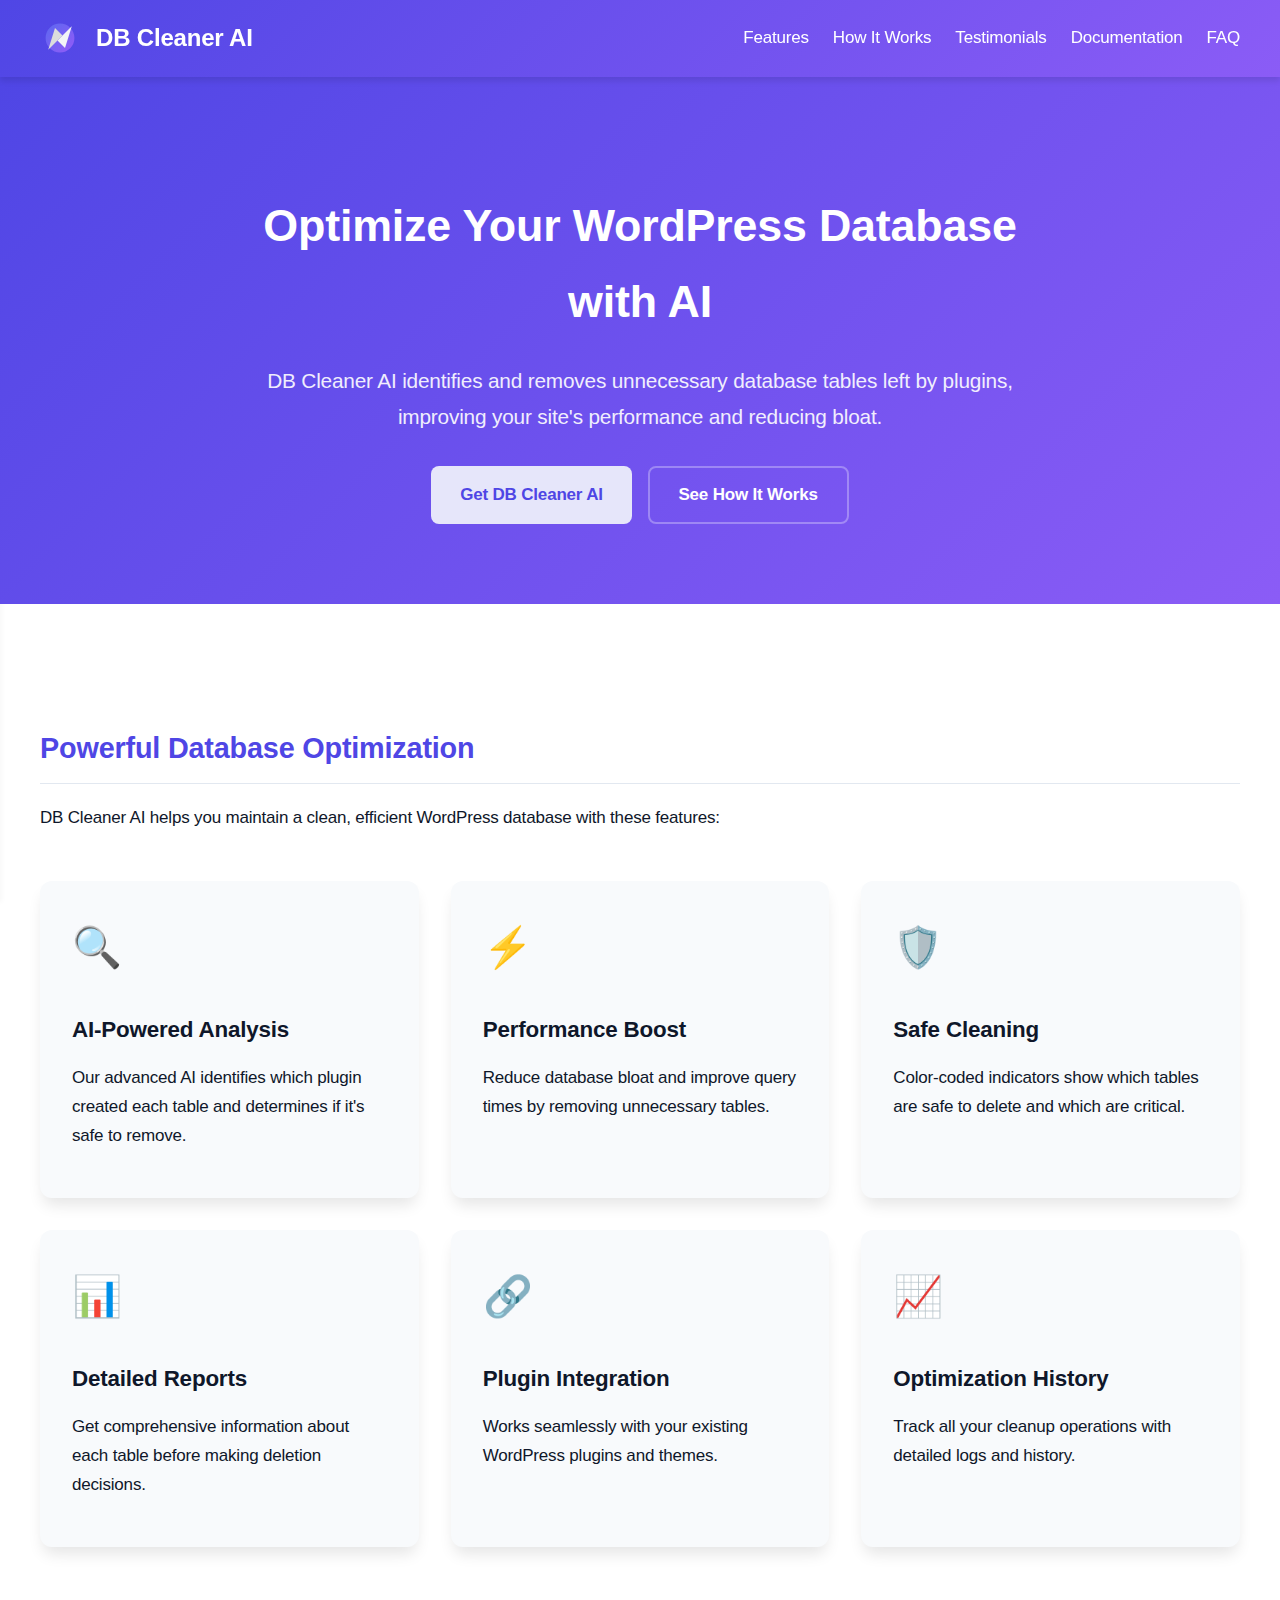
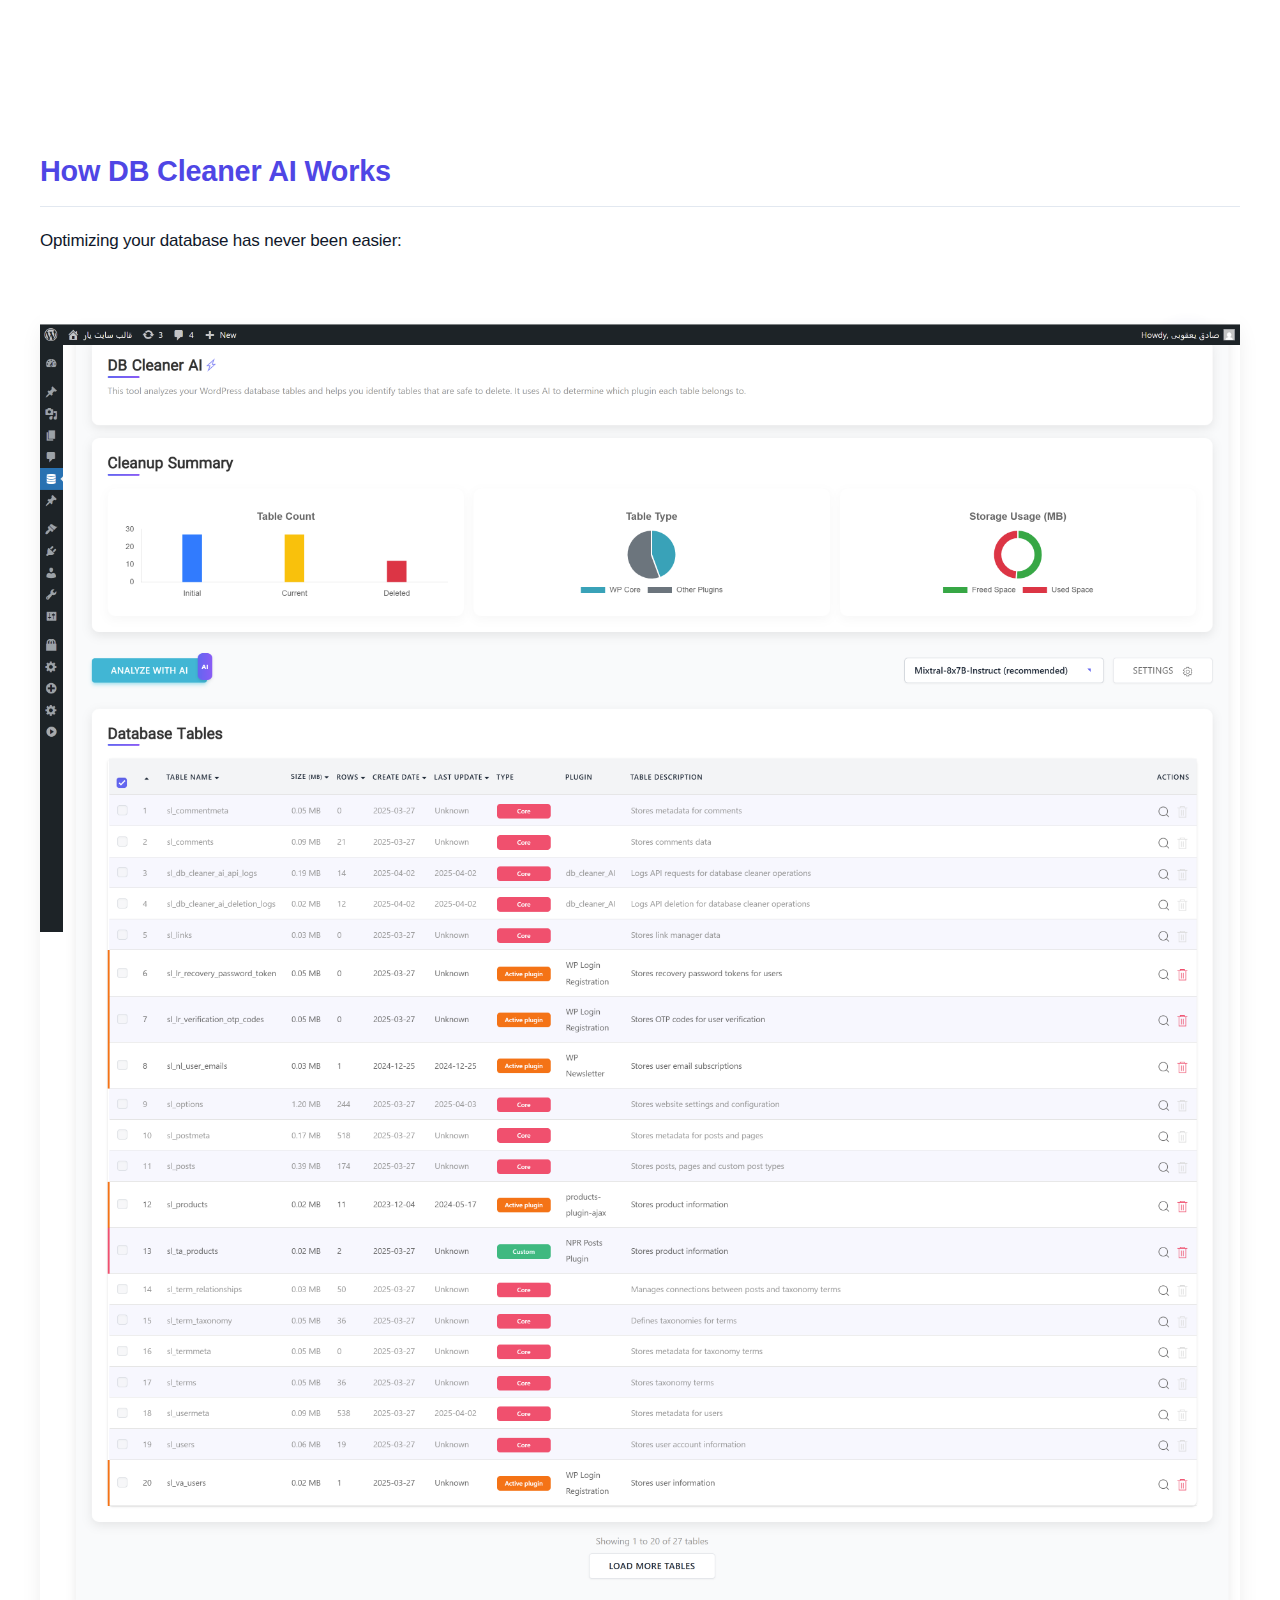
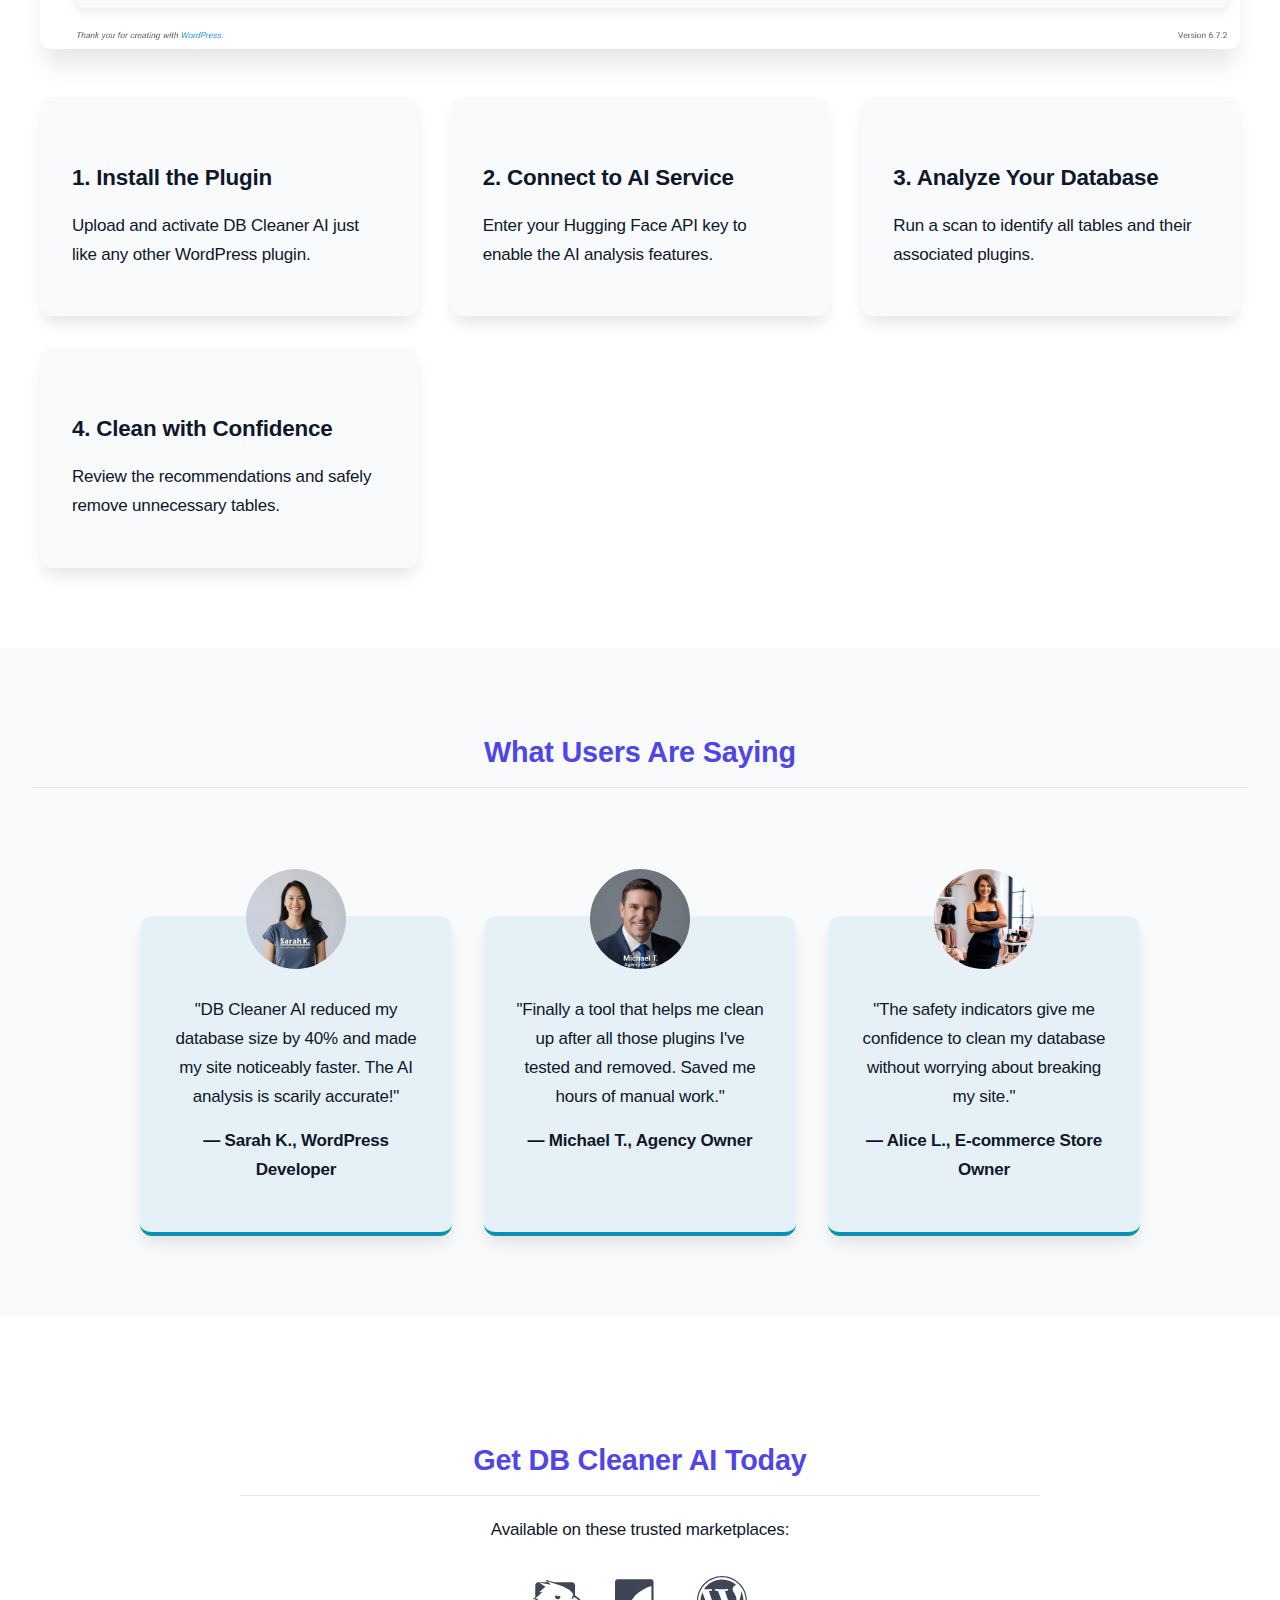
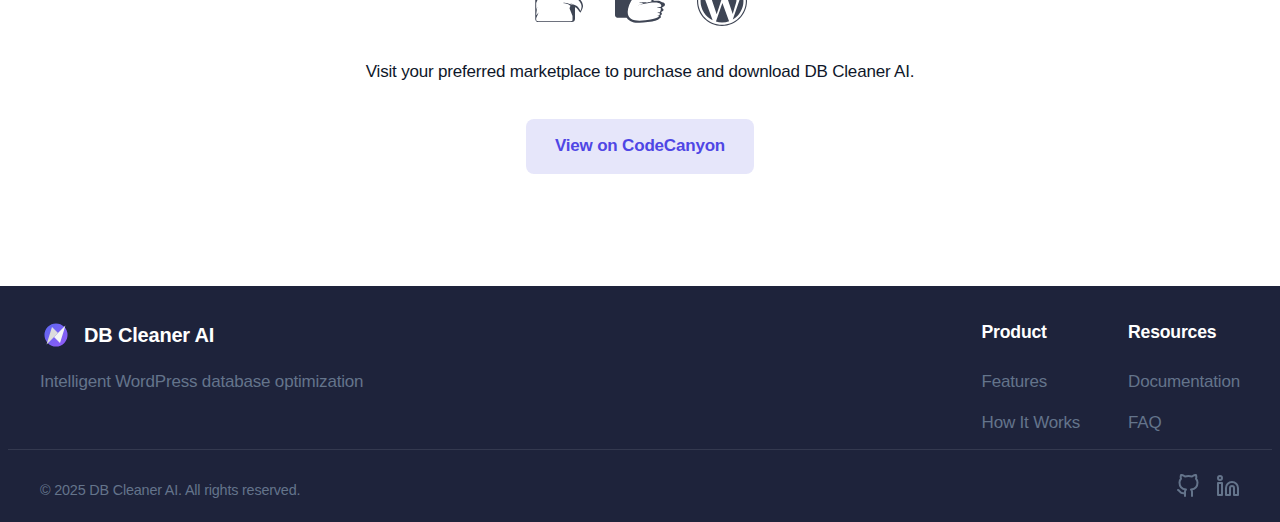
==== commit 3d7c3642: "fix light mode conflict and some margin issues" ====
--- a/index.html
+++ b/index.html
@@ -61,7 +61,7 @@
       }
 
       .ai-cta-button {
-        background-color: white;
+        background-color: var(--ai--neutral-light);
         color: var(--ai-primary);
         padding: 0.8rem 1.8rem;
         border-radius: 8px;
@@ -198,6 +198,7 @@
       .ai-card-testimonials {
         background: rgba(8, 145, 178, 0.08);
         border-bottom: 4px solid var(--ai-accent);
+        margin-top: 2rem;
       }
       .ai-card-testimonial-text{
         margin-top: 3rem;
@@ -419,26 +420,14 @@
       <p>Available on these trusted marketplaces:</p>
 
       <div class="ai-marketplace-logos">
-        <a href="https://codecanyon.net" target="_blank">
-          <img
-            src="assets/img/codecanyon.svg"
-            alt="CodeCanyon"
-            class="ai-marketplace-logo"
-          />
+        <a href="https://codecanyon.net" class="ai-marketplace-logo" target="_blank">
+            <svg xmlns="http://www.w3.org/2000/svg" xml:space="preserve" width="50" height="50" fill="#dcdcdc" viewBox="0 0 469.926 469.926"><path d="M438.944 216.574c-12.048-12.555-25.979-22.758-40.645-31.887-1.341-.871-1.813-1.745-2.146-3.288-2.252-10.136-1.343-20.408-1.378-30.61-.134-21.012.067-42.023-.134-62.965-.203-15.508-12.018-27.322-27.523-28.126-.939-.067-1.879-.067-2.817-.067-52.293 0-104.551 0-156.811.067-5.502 0-10.606-1.613-15.842-2.754-18.761-4.027-36.852-10.203-55.043-16.111-4.733-1.543-9.6-2.618-14.366-3.894h-3.658c.302.673.436 1.476.906 2.082a3680.498 3680.498 0 0 0 15.037 18.728l1.41 1.879H50.748c-14.902 0-26.615 9.733-29.065 24.031-.334 1.88-.403 3.758-.403 5.707 0 23.83-.034 47.66.035 71.558 0 1.745-.471 2.685-2.014 3.422-2.218 1.073-4.33 2.35-6.411 3.757 2.685-.131 5.403-.332 8.39-.538v2.082c0 8.996-.034 17.991 0 26.917.035 1.343-.402 2.217-1.511 2.953-3.859 2.686-7.652 5.305-11.377 8.056-2.886 2.148-5.604 4.364-8.39 6.579v.806c6.342 1.274 12.686 2.617 19.031 3.825 1.778.334 2.282 1.14 2.282 2.953-.035 33.766-.035 67.463-.035 101.229 0 26.916-.034 53.903 0 80.885 0 14.433 9.465 25.979 23.428 28.599 1.879.398 3.893.537 5.838.537h314.827c16.512 0 29-11.953 29.267-28.396.269-16.445.064-32.825.064-49.203v-61.153c6.747 1.343 12.352 4.23 16.614 9.332 7.015 8.255 13.931 16.579 20.878 24.971 3.523 4.297 6.98 8.66 10.539 13.021 1.039 1.211 2.248 2.218 3.491 3.424.368-.47.602-.602.706-.871 5.704-12.287 11.646-24.302 17.049-36.785 2.383-5.505 4.096-11.683 5.304-17.653 1.544-7.585.033-15.306-1.711-22.758-4.598-19.6-14.868-36.045-28.63-50.341zm16.111 82.229c-1.944 10.003-3.824 19.936-8.29 29.402-.672-1.476-1.311-2.953-2.047-4.361-5.103-10.067-11.683-19.066-18.528-27.991-6.311-8.188-14.431-13.828-23.226-18.797-17.487-9.87-36.08-17.249-54.877-24.166-.336-.132-.74-.201-1.176-.064 11.847 6.445 23.695 12.891 35.577 19.334-.104.199-.201.468-.301.67-6.68-1.81-13.461-3.422-20.072-5.501-10.37-3.091-7.219-1.611-31.015-8.795-43.127-11.748-50.008-3.961-50.008-3.961 41.516 4.362 49.707 12.956 71.12 24.033a673.096 673.096 0 0 0-3.088 8.323c-1.543 4.159-3.055 8.321-4.7 12.48-1.007 2.62-.873 5.037.102 7.655 8.56 22.354 17.486 44.704 25.979 67.061.47 1.208.739 2.616.839 3.894v38.462c-.065.738-.065 1.611-.401 2.352 0 .065-.104.133-.136.202-3.76 4.427-8.456 5.436-14.263 5.436-69.612-.201-139.22-.064-208.799-.064-33.262 0-66.523 0-99.751-.067-1.678 0-3.423-.069-5.034-.338-7.787-1.275-12.384-6.779-12.889-15.572-.167-3.76 0-7.52 0-11.344 0-.473.201-1.01.436-1.478 8.559-16.648 15.205-34.101 21.783-51.555.502-1.341 1.008-2.616 1.411-4.026-5.907 11.009-14.298 19.869-23.226 28.262-.268-.067-.504-.137-.737-.201.369-5.504.437-11.076 1.208-16.581 3.02-21.681 6.243-43.362 9.396-65.046 0-.133-.066-.268-.2-.804-3.289 10.874-6.511 21.416-9.7 31.886h-.369v-3.091c0-20.205-.033-40.343 0-60.545 0-1.212.269-2.555.804-3.628 4.564-10.064 9.265-20.07 13.895-30.072 1.277-2.685.335-5.232-2.55-5.907-4.7-1.006-9.397-1.811-14.096-2.548-3.021-.539-6.042-.807-9.6-1.212 1.142-.737 1.88-1.205 2.619-1.742 23.562-15.643 44.572-34.101 63.099-55.517.938-1.073 2.718-2.148 1.746-3.961-.906-1.676-2.887-1.409-4.396-1.074a417.6 417.6 0 0 0-17.857 4.231c-2.854.672-5.605 1.677-8.56 2.281 20.642-17.519 41.284-35.041 62.16-52.761-17.924-12.42-35.681-24.705-53.435-36.989.066-.201.135-.335.201-.537 34.47 6.108 68.94 12.15 103.912 18.258a36768.37 36768.37 0 0 0-31.817-34.369c.872.201 1.343.269 1.745.402 35.409 11.815 70.751 23.697 106.194 35.308 33.899 11.076 66.053 25.844 95.388 46.317 11.85 8.258 22.592 17.79 30.945 29.669 4.128 5.907 7.385 12.219 8.862 19.401.1.538-.202 1.61-.635 1.88-2.888 1.61-4.869 4.027-6.411 6.847-2.755 5.168-4.132 10.675-3.896 16.514.136 3.222-1.072 4.901-4.362 4.901-2.686 0-5.406-.268-7.987-.942-3.425-.871-6.781-2.148-10.173-3.287-.571-.134-1.074-.334-1.644-.538 7.45 4.834 15.037 9.13 24.031 9.935 3.892.334 7.854.065 11.009-2.819 1.042-.939 1.442-1.88.873-3.356-1.613-4.297-.473-8.055 2.75-11.278 1.144-1.139 2.082-1.343 3.626-.472 15.169 9.13 29.199 19.601 41.62 32.222 7.251 7.317 13.659 15.239 19.03 24.102 8.631 14.156 11.048 29.391 7.892 45.637z"/><path d="M254.378 188.716a348.815 348.815 0 0 1-16.478-3.018c-1.343-.27-1.981-.068-2.754 1.073-1.947 2.752-4.834 3.624-8.055 3.019-2.953-.536-5.504-2.281-5.773-5.235-.235-2.953-1.946-3.291-4.026-3.828-.673-.131-1.345-.268-1.947-.537-1.007-.469-1.678-.132-2.416.673-4.766 5.571-6.646 11.946-5.036 19.196 2.349 10.673 12.553 18.193 24.433 18.193.068.133.102.333.135.538 3.457-.871 7.05-1.343 10.271-2.686 10.404-4.163 16.078-14.297 14.231-24.703-.269-1.613-.804-2.351-2.585-2.685z"/></svg>
         </a>
-        <a href="https://themeforest.net" target="_blank">
-          <img
-            src="assets/img/themeforest.svg"
-            alt="ThemeForest"
-            class="ai-marketplace-logo"
-          />
+        <a href="https://themeforest.net" class="ai-marketplace-logo" target="_blank" >
+            <svg xmlns="http://www.w3.org/2000/svg" width="50" height="50" fill="#dcdcdc" version="1.0" viewBox="0 0 512 512"><path  d="M22.3 33c-8.4 1.7-15 6.7-19.1 14.4L.5 52.5.2 228.2C0 402.7 0 403.9 2 409.3c2.5 6.7 7.7 12.2 14.4 15.3l5.1 2.4h97.2l2.5 3.7c10.9 16.5 32.5 31.1 57.8 39.3 36.7 11.8 88.3 12.5 156.5 1.9 73.7-11.4 96.7-17.9 114.5-32.8 2.5-2.1 6.9-5 9.9-6.6 9.6-5.3 12.7-13.4 7.7-20.7l-2.4-3.5 2-3.2c1.1-1.7 2.3-3.1 2.8-3.1.4 0 2.8-1.8 5.3-4 6.8-6 7.5-13.1 1.7-18.8-3.2-3.3-4.5-8-2.7-10.2.6-.8 3.8-2.7 6.9-4.2 7.4-3.5 13.4-9 14.9-13.5 2.6-7.9-1.7-15.9-10.8-20l-5.4-2.5 2.3-3.6c1.2-2.1 2.7-4.5 3.2-5.5.6-1 3.8-3.1 7.2-4.7 8.3-4 13.4-8.2 16.6-13.8 8.2-13.9-3.4-28.1-26.3-32.2-4.6-.8-7.3-2-9.8-4.2-4.9-4.3-14.4-8.6-23.2-10.4-8-1.7-31.3-2.1-46.2-.9l-8.7.7-.2-100.8-.3-100.9-2.3-4.5c-3.3-6.3-7.6-10.5-13.6-13.2l-5.1-2.3-173.5-.1c-95.4-.1-175.4.2-177.7.6zM373 183.8v77.8l-7.7 1.3c-4.3.7-15.8 2.8-25.7 4.7-17.5 3.5-18 3.5-27.5 2.2-11-1.4-53.1-1.7-60.6-.4-4.8.8-4.9.9-2 1.7 1.7.4 11.9 2.2 22.8 4l19.9 3.2-21.9 7.3c-18.7 6.2-36.5 13.2-34.1 13.4.5 0 6.8-1.6 14.1-3.5 26.1-6.9 79.6-17.1 109.7-21 27.1-3.4 66-3 85.4 1.1 14.2 2.9 22.1 9.3 26.7 21.4 2.4 6.4 2.4 10.3-.2 15.6-2.3 4.9-.4 4.3-24.9 8-16.4 2.4-21 3.4-16.4 3.4 5 .1 35.8 4 36.5 4.7.4.4 1.2 3.6 1.8 7.1 1.8 11.3-1.9 24.4-9 31.7-1.6 1.7-2.9 3.6-2.9 4.2 0 .9-5.6 1.9-23.2 3.9-3.2.4-5.8 1-5.8 1.4 0 .3 6.9 1.3 15.3 2.1l15.2 1.4.3 4.7c.3 4.6-.9 11-2.7 13.6-.4.8-6.6 3.1-13.7 5.2l-12.9 3.9h10.3c6.4.1 10.2.5 10.2 1.1 0 2.4-3.2 7-7.5 10.8-9.5 8.4-27.3 15.1-55 20.7-80.9 16.4-143.4 20.7-183.2 12.5-32.7-6.8-54.3-21.1-65.8-43.7-21.6-42.6.4-125.6 50-187.8 10.6-13.4 35.2-37.8 50-49.6 27.3-21.8 56.3-39.3 86.6-52.2 17.2-7.3 37.1-13.3 45.2-13.6l2.7-.1v77.8z"/></svg>
         </a>
-        <a href="https://wordpress.org/plugins" target="_blank">
-          <img
-            src="assets/img/wordpress.svg"
-            alt="WordPress"
-            class="ai-marketplace-logo"
-          />
+        <a href="https://wordpress.org/plugins" class="ai-marketplace-logo" target="_blank">
+            <svg xmlns="http://www.w3.org/2000/svg" width="50" height="50" fill="#dcdcdc" viewBox="0 0 122.52 122.523"><path d="M8.708 61.26c0 20.802 12.089 38.779 29.619 47.298L13.258 39.872a52.354 52.354 0 0 0-4.55 21.388zM96.74 58.608c0-6.495-2.333-10.993-4.334-14.494-2.664-4.329-5.161-7.995-5.161-12.324 0-4.831 3.664-9.328 8.825-9.328.233 0 .454.029.681.042-9.35-8.566-21.807-13.796-35.489-13.796-18.36 0-34.513 9.42-43.91 23.688 1.233.037 2.395.063 3.382.063 5.497 0 14.006-.667 14.006-.667 2.833-.167 3.167 3.994.337 4.329 0 0-2.847.335-6.015.501L48.2 93.547l11.501-34.493-8.188-22.434c-2.83-.166-5.511-.501-5.511-.501-2.832-.166-2.5-4.496.332-4.329 0 0 8.679.667 13.843.667 5.496 0 14.006-.667 14.006-.667 2.835-.167 3.168 3.994.337 4.329 0 0-2.853.335-6.015.501l18.992 56.494 5.242-17.517c2.272-7.269 4.001-12.49 4.001-16.989z"/><path d="m62.184 65.857-15.768 45.819a52.552 52.552 0 0 0 14.846 2.141c6.12 0 11.989-1.058 17.452-2.979a4.615 4.615 0 0 1-.374-.724zM107.376 36.046c.226 1.674.354 3.471.354 5.404 0 5.333-.996 11.328-3.996 18.824l-16.053 46.413c15.624-9.111 26.133-26.038 26.133-45.426.001-9.137-2.333-17.729-6.438-25.215z"/><path d="M61.262 0C27.483 0 0 27.481 0 61.26c0 33.783 27.483 61.263 61.262 61.263 33.778 0 61.265-27.48 61.265-61.263C122.526 27.481 95.04 0 61.262 0zm0 119.715c-32.23 0-58.453-26.223-58.453-58.455 0-32.23 26.222-58.451 58.453-58.451 32.229 0 58.45 26.221 58.45 58.451 0 32.232-26.221 58.455-58.45 58.455z"/></g></svg>
         </a>
       </div>
 
--- a/assets/css/style.css
+++ b/assets/css/style.css
@@ -20,6 +20,7 @@
   --ai-dark: #0f172a; /* Deeper dark for better readability */
   --ai-disabled: #e2e8f0; /* Slightly darker for better visibility */
   --ai-bg-footer:#1e233b;
+  --ai--neutral-light:#e6e6fa;
 
   /* Additional colors */
   --ai-border: #e2e8f0; /* Border color */
@@ -711,6 +712,9 @@
     transform: translateY(0);
   }
 }
+.ai-marketplace-logos a svg{
+  fill: var(--ai-dark);
+}
 
 /* Dark mode (optional) */
 @media (prefers-color-scheme: dark) {
@@ -722,6 +726,10 @@
     --ai-hover: rgba(79, 70, 229, 0.15); /* Darker hover */
   }
 
+  .ai-marketplace-logos svg{
+    fill: var(--ai-dark);
+  }
+
   body {
     background-color: #0f172a;
   }
@@ -746,7 +754,6 @@
     background-color: rgba(0, 0, 0, 0.7);
   }
 }
-
 /* Add JS toggle functionality script at the end */
 .ai-search {
   margin: 0 25px 20px;
